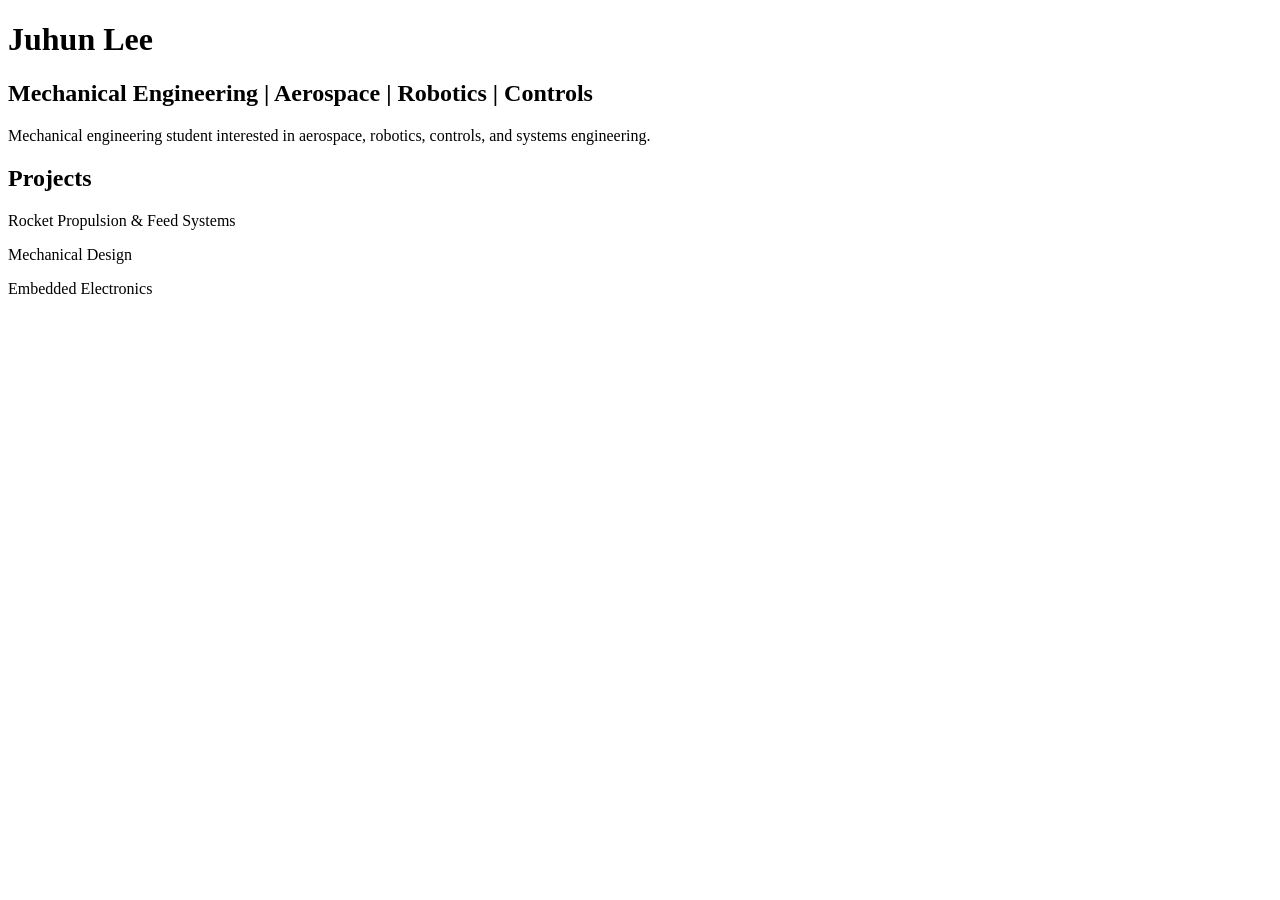
==== index.html @ 1dc55c8c "Create index.html Create initial portfolio homepage" ====
<!DOCTYPE html>
<html lang="en">
<head>
    <meta charset="UTF-8">
    <title>Juhun Lee | Mechanical Engineering</title>
</head>

<body>

    <h1>Juhun Lee</h1>

    <h2>
        Mechanical Engineering | Aerospace | Robotics | Controls
    </h2>

    <p>
        Mechanical engineering student interested in aerospace,
        robotics, controls, and systems engineering.
    </p>

    <h2>Projects</h2>

    <p>Rocket Propulsion & Feed Systems</p>
    <p>Mechanical Design</p>
    <p>Embedded Electronics</p>

</body>
</html>
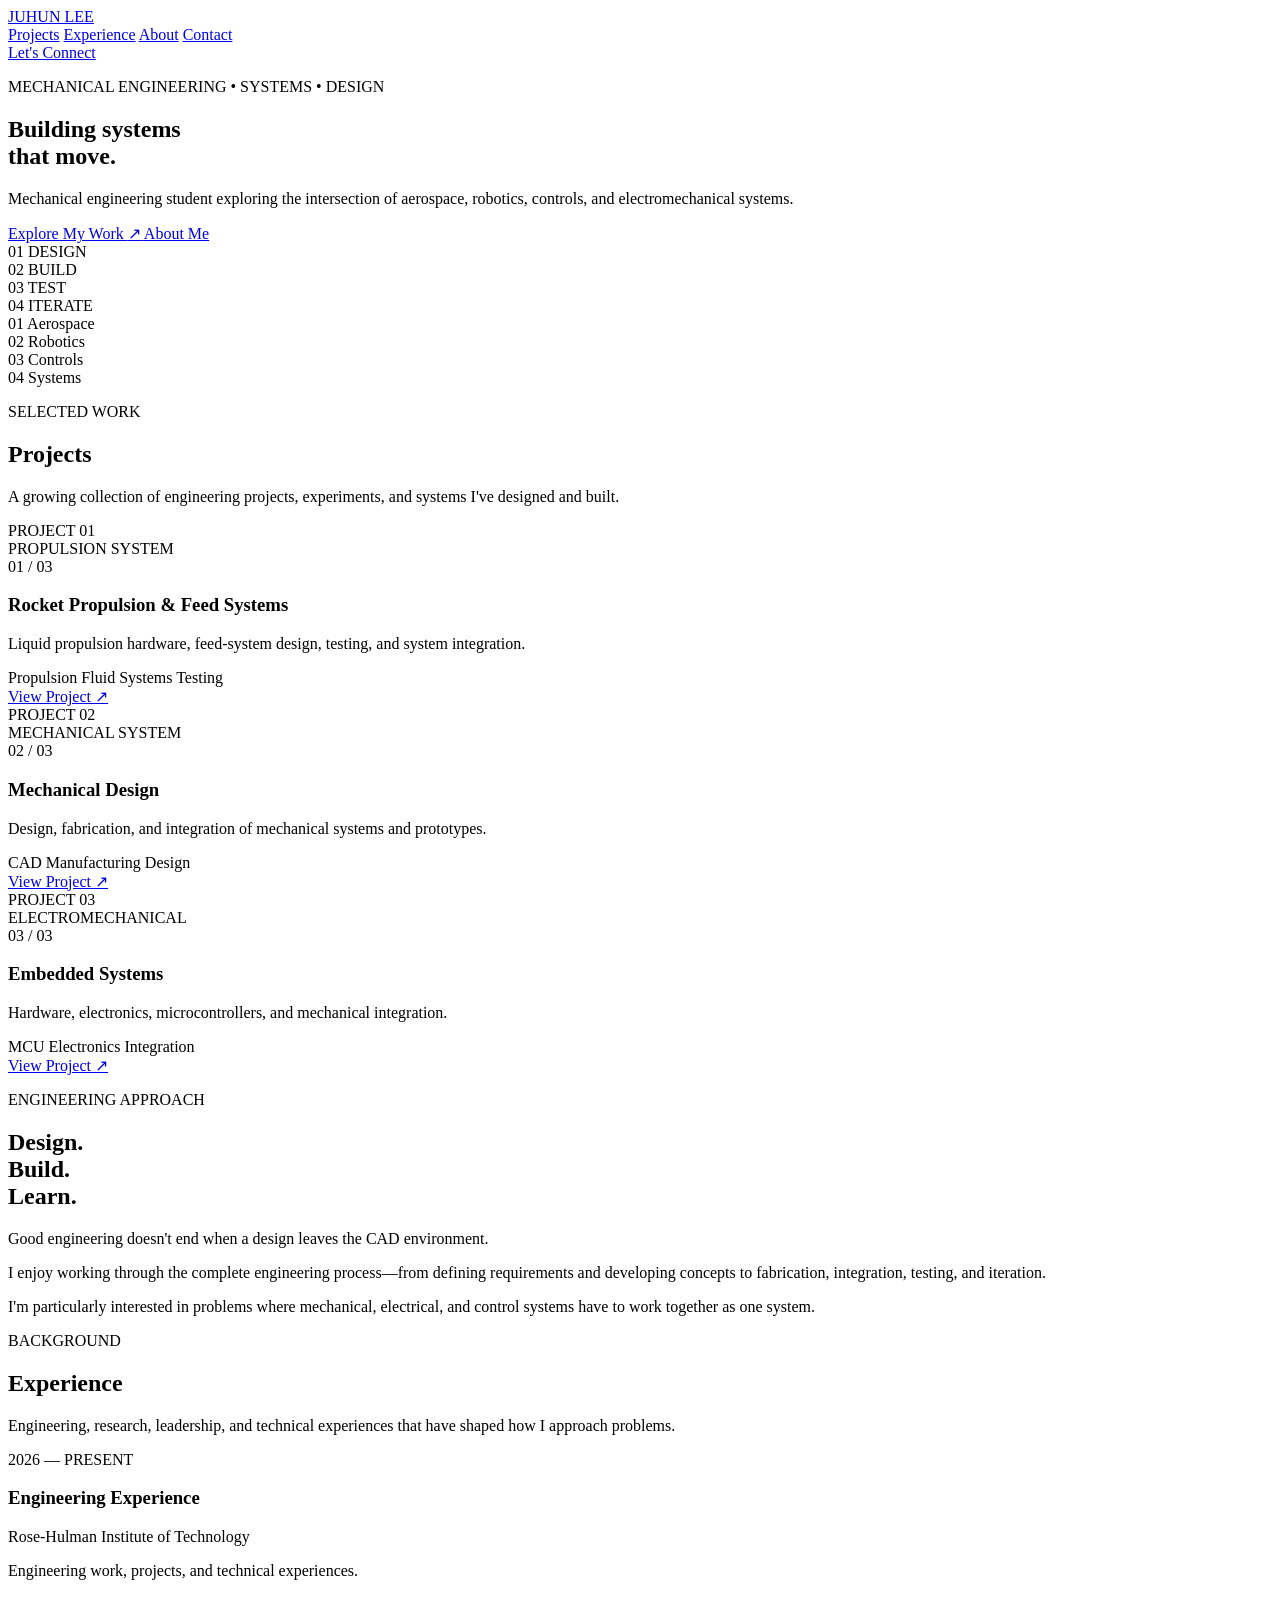
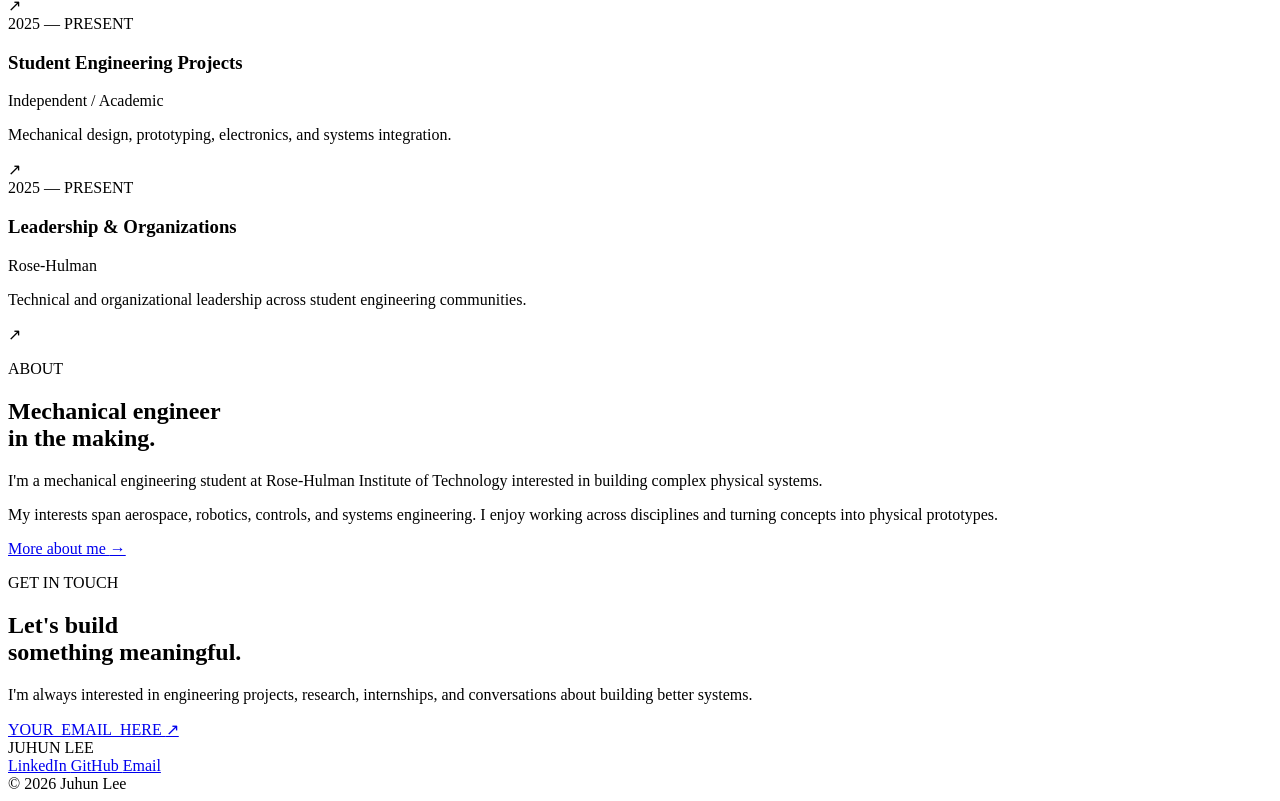
==== commit 8219a0de: "Update index.html" ====
--- a/index.html
+++ b/index.html
@@ -1,28 +1,595 @@
 <!DOCTYPE html>
 <html lang="en">
+
 <head>
     <meta charset="UTF-8">
+    <meta name="viewport" content="width=device-width, initial-scale=1.0">
+
+    <meta name="description"
+        content="Juhun Lee — Mechanical Engineering portfolio focused on aerospace, robotics, controls, and systems engineering.">
+
     <title>Juhun Lee | Mechanical Engineering</title>
+
+    <link rel="stylesheet" href="css/style.css">
 </head>
 
 <body>
 
-    <h1>Juhun Lee</h1>
-
-    <h2>
-        Mechanical Engineering | Aerospace | Robotics | Controls
-    </h2>
-
-    <p>
-        Mechanical engineering student interested in aerospace,
-        robotics, controls, and systems engineering.
-    </p>
-
-    <h2>Projects</h2>
-
-    <p>Rocket Propulsion & Feed Systems</p>
-    <p>Mechanical Design</p>
-    <p>Embedded Electronics</p>
+    <!-- =========================
+         NAVIGATION
+    ========================== -->
+
+    <header class="site-header">
+
+        <nav class="navbar">
+
+            <a href="#home" class="logo">
+                JUHUN LEE
+            </a>
+
+            <div class="nav-links">
+                <a href="#projects">Projects</a>
+                <a href="#experience">Experience</a>
+                <a href="#about">About</a>
+                <a href="#contact">Contact</a>
+            </div>
+
+            <a href="#contact" class="nav-button">
+                Let's Connect
+            </a>
+
+        </nav>
+
+    </header>
+
+
+    <main>
+
+        <!-- =========================
+             HERO
+        ========================== -->
+
+        <section id="home" class="hero">
+
+            <div class="hero-content">
+
+                <p class="eyebrow">
+                    MECHANICAL ENGINEERING • SYSTEMS • DESIGN
+                </p>
+
+                <h1>
+                    Building systems<br>
+                    that <span>move</span>.
+                </h1>
+
+                <p class="hero-description">
+                    Mechanical engineering student exploring the intersection
+                    of aerospace, robotics, controls, and electromechanical systems.
+                </p>
+
+                <div class="hero-buttons">
+
+                    <a href="#projects" class="button button-primary">
+                        Explore My Work
+                        <span>↗</span>
+                    </a>
+
+                    <a href="#about" class="button button-secondary">
+                        About Me
+                    </a>
+
+                </div>
+
+            </div>
+
+
+            <div class="hero-visual">
+
+                <div class="system-diagram">
+
+                    <div class="diagram-node node-1">
+                        <span>01</span>
+                        DESIGN
+                    </div>
+
+                    <div class="diagram-line line-1"></div>
+
+                    <div class="diagram-node node-2">
+                        <span>02</span>
+                        BUILD
+                    </div>
+
+                    <div class="diagram-line line-2"></div>
+
+                    <div class="diagram-node node-3">
+                        <span>03</span>
+                        TEST
+                    </div>
+
+                    <div class="diagram-line line-3"></div>
+
+                    <div class="diagram-node node-4">
+                        <span>04</span>
+                        ITERATE
+                    </div>
+
+                </div>
+
+            </div>
+
+        </section>
+
+
+        <!-- =========================
+             SPECIALTIES
+        ========================== -->
+
+        <section class="specialties">
+
+            <div class="specialty">
+                <span>01</span>
+                Aerospace
+            </div>
+
+            <div class="specialty">
+                <span>02</span>
+                Robotics
+            </div>
+
+            <div class="specialty">
+                <span>03</span>
+                Controls
+            </div>
+
+            <div class="specialty">
+                <span>04</span>
+                Systems
+            </div>
+
+        </section>
+
+
+        <!-- =========================
+             PROJECTS
+        ========================== -->
+
+        <section id="projects" class="section">
+
+            <div class="section-header">
+
+                <div>
+                    <p class="eyebrow">SELECTED WORK</p>
+
+                    <h2>
+                        Projects
+                    </h2>
+                </div>
+
+                <p class="section-intro">
+                    A growing collection of engineering projects,
+                    experiments, and systems I've designed and built.
+                </p>
+
+            </div>
+
+
+            <div class="project-grid">
+
+                <!-- Project 01 -->
+
+                <article class="project-card project-featured">
+
+                    <div class="project-image placeholder-image">
+                        <span>PROJECT 01</span>
+                        <div class="image-label">
+                            PROPULSION SYSTEM
+                        </div>
+                    </div>
+
+                    <div class="project-content">
+
+                        <div class="project-number">
+                            01 / 03
+                        </div>
+
+                        <h3>
+                            Rocket Propulsion & Feed Systems
+                        </h3>
+
+                        <p>
+                            Liquid propulsion hardware, feed-system design,
+                            testing, and system integration.
+                        </p>
+
+                        <div class="tags">
+                            <span>Propulsion</span>
+                            <span>Fluid Systems</span>
+                            <span>Testing</span>
+                        </div>
+
+                        <a href="#" class="project-link">
+                            View Project <span>↗</span>
+                        </a>
+
+                    </div>
+
+                </article>
+
+
+                <!-- Project 02 -->
+
+                <article class="project-card">
+
+                    <div class="project-image placeholder-image">
+                        <span>PROJECT 02</span>
+                        <div class="image-label">
+                            MECHANICAL SYSTEM
+                        </div>
+                    </div>
+
+                    <div class="project-content">
+
+                        <div class="project-number">
+                            02 / 03
+                        </div>
+
+                        <h3>
+                            Mechanical Design
+                        </h3>
+
+                        <p>
+                            Design, fabrication, and integration of
+                            mechanical systems and prototypes.
+                        </p>
+
+                        <div class="tags">
+                            <span>CAD</span>
+                            <span>Manufacturing</span>
+                            <span>Design</span>
+                        </div>
+
+                        <a href="#" class="project-link">
+                            View Project <span>↗</span>
+                        </a>
+
+                    </div>
+
+                </article>
+
+
+                <!-- Project 03 -->
+
+                <article class="project-card">
+
+                    <div class="project-image placeholder-image">
+                        <span>PROJECT 03</span>
+                        <div class="image-label">
+                            ELECTROMECHANICAL
+                        </div>
+                    </div>
+
+                    <div class="project-content">
+
+                        <div class="project-number">
+                            03 / 03
+                        </div>
+
+                        <h3>
+                            Embedded Systems
+                        </h3>
+
+                        <p>
+                            Hardware, electronics, microcontrollers,
+                            and mechanical integration.
+                        </p>
+
+                        <div class="tags">
+                            <span>MCU</span>
+                            <span>Electronics</span>
+                            <span>Integration</span>
+                        </div>
+
+                        <a href="#" class="project-link">
+                            View Project <span>↗</span>
+                        </a>
+
+                    </div>
+
+                </article>
+
+            </div>
+
+        </section>
+
+
+        <!-- =========================
+             ENGINEERING APPROACH
+        ========================== -->
+
+        <section class="approach-section">
+
+            <div class="approach-inner">
+
+                <div class="approach-title">
+
+                    <p class="eyebrow">
+                        ENGINEERING APPROACH
+                    </p>
+
+                    <h2>
+                        Design.<br>
+                        Build.<br>
+                        <span>Learn.</span>
+                    </h2>
+
+                </div>
+
+
+                <div class="approach-content">
+
+                    <p class="large-text">
+                        Good engineering doesn't end when a design leaves
+                        the CAD environment.
+                    </p>
+
+                    <p>
+                        I enjoy working through the complete engineering
+                        process—from defining requirements and developing
+                        concepts to fabrication, integration, testing, and
+                        iteration.
+                    </p>
+
+                    <p>
+                        I'm particularly interested in problems where
+                        mechanical, electrical, and control systems have
+                        to work together as one system.
+                    </p>
+
+                </div>
+
+            </div>
+
+        </section>
+
+
+        <!-- =========================
+             EXPERIENCE
+        ========================== -->
+
+        <section id="experience" class="section">
+
+            <div class="section-header">
+
+                <div>
+                    <p class="eyebrow">BACKGROUND</p>
+
+                    <h2>
+                        Experience
+                    </h2>
+                </div>
+
+                <p class="section-intro">
+                    Engineering, research, leadership, and technical
+                    experiences that have shaped how I approach problems.
+                </p>
+
+            </div>
+
+
+            <div class="experience-list">
+
+                <div class="experience-item">
+
+                    <div class="experience-date">
+                        2026 — PRESENT
+                    </div>
+
+                    <div class="experience-main">
+
+                        <h3>
+                            Engineering Experience
+                        </h3>
+
+                        <p class="experience-company">
+                            Rose-Hulman Institute of Technology
+                        </p>
+
+                        <p>
+                            Engineering work, projects, and technical
+                            experiences.
+                        </p>
+
+                    </div>
+
+                    <span class="experience-arrow">
+                        ↗
+                    </span>
+
+                </div>
+
+
+                <div class="experience-item">
+
+                    <div class="experience-date">
+                        2025 — PRESENT
+                    </div>
+
+                    <div class="experience-main">
+
+                        <h3>
+                            Student Engineering Projects
+                        </h3>
+
+                        <p class="experience-company">
+                            Independent / Academic
+                        </p>
+
+                        <p>
+                            Mechanical design, prototyping,
+                            electronics, and systems integration.
+                        </p>
+
+                    </div>
+
+                    <span class="experience-arrow">
+                        ↗
+                    </span>
+
+                </div>
+
+
+                <div class="experience-item">
+
+                    <div class="experience-date">
+                        2025 — PRESENT
+                    </div>
+
+                    <div class="experience-main">
+
+                        <h3>
+                            Leadership & Organizations
+                        </h3>
+
+                        <p class="experience-company">
+                            Rose-Hulman
+                        </p>
+
+                        <p>
+                            Technical and organizational leadership
+                            across student engineering communities.
+                        </p>
+
+                    </div>
+
+                    <span class="experience-arrow">
+                        ↗
+                    </span>
+
+                </div>
+
+            </div>
+
+        </section>
+
+
+        <!-- =========================
+             ABOUT
+        ========================== -->
+
+        <section id="about" class="about-section">
+
+            <div class="about-grid">
+
+                <div>
+
+                    <p class="eyebrow">
+                        ABOUT
+                    </p>
+
+                    <h2>
+                        Mechanical engineer<br>
+                        in the making.
+                    </h2>
+
+                </div>
+
+
+                <div class="about-text">
+
+                    <p class="large-text">
+                        I'm a mechanical engineering student at
+                        Rose-Hulman Institute of Technology interested
+                        in building complex physical systems.
+                    </p>
+
+                    <p>
+                        My interests span aerospace, robotics,
+                        controls, and systems engineering. I enjoy
+                        working across disciplines and turning
+                        concepts into physical prototypes.
+                    </p>
+
+                    <a href="#contact" class="text-link">
+                        More about me <span>→</span>
+                    </a>
+
+                </div>
+
+            </div>
+
+        </section>
+
+
+        <!-- =========================
+             CONTACT
+        ========================== -->
+
+        <section id="contact" class="contact-section">
+
+            <div class="contact-content">
+
+                <p class="eyebrow">
+                    GET IN TOUCH
+                </p>
+
+                <h2>
+                    Let's build<br>
+                    something <span>meaningful.</span>
+                </h2>
+
+                <p>
+                    I'm always interested in engineering projects,
+                    research, internships, and conversations about
+                    building better systems.
+                </p>
+
+                <a href="mailto:YOUR_EMAIL_HERE" class="contact-email">
+                    YOUR_EMAIL_HERE
+                    <span>↗</span>
+                </a>
+
+            </div>
+
+        </section>
+
+    </main>
+
+
+    <!-- =========================
+         FOOTER
+    ========================== -->
+
+    <footer class="footer">
+
+        <div class="footer-name">
+            JUHUN LEE
+        </div>
+
+        <div class="footer-links">
+
+            <a href="#" target="_blank">
+                LinkedIn
+            </a>
+
+            <a href="https://github.com/leej29" target="_blank">
+                GitHub
+            </a>
+
+            <a href="mailto:YOUR_EMAIL_HERE">
+                Email
+            </a>
+
+        </div>
+
+        <div class="footer-copy">
+            © 2026 Juhun Lee
+        </div>
+
+    </footer>
+
+
+    <script src="js/script.js"></script>
 
 </body>
+
 </html>
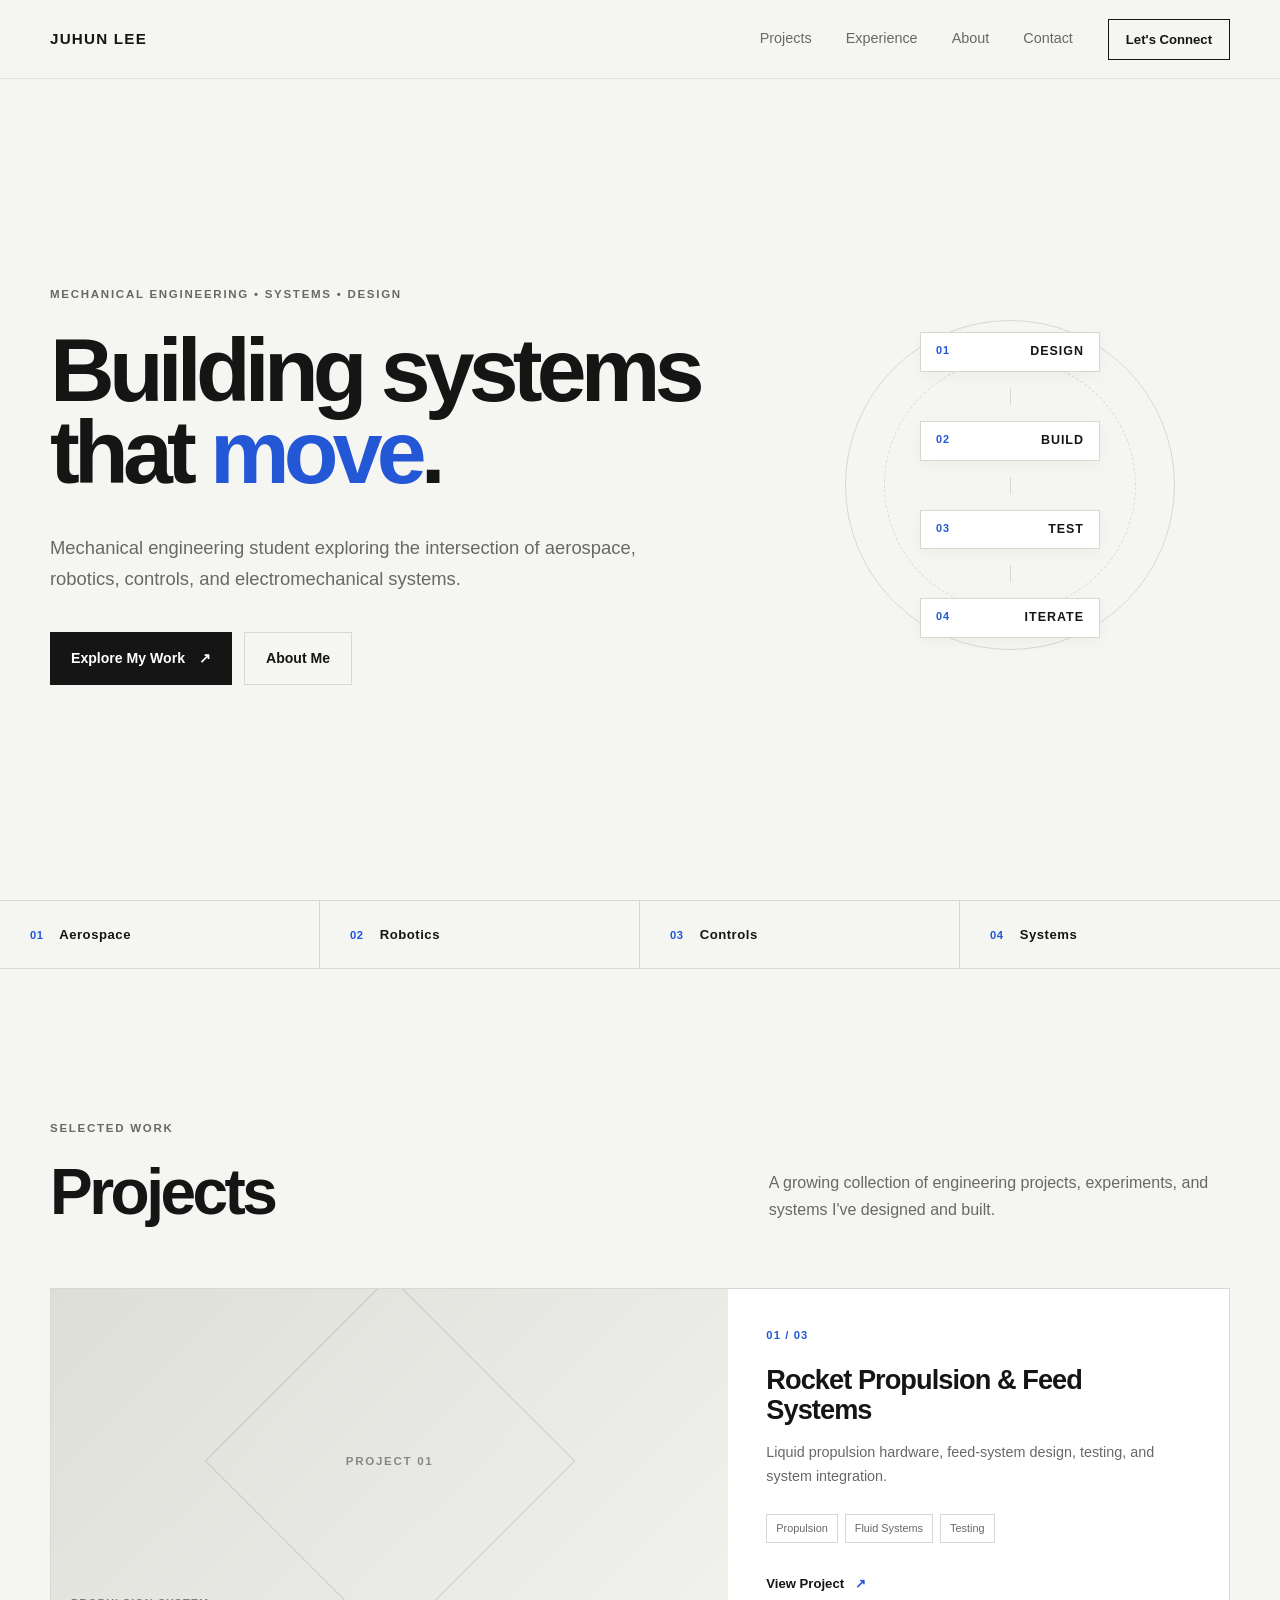
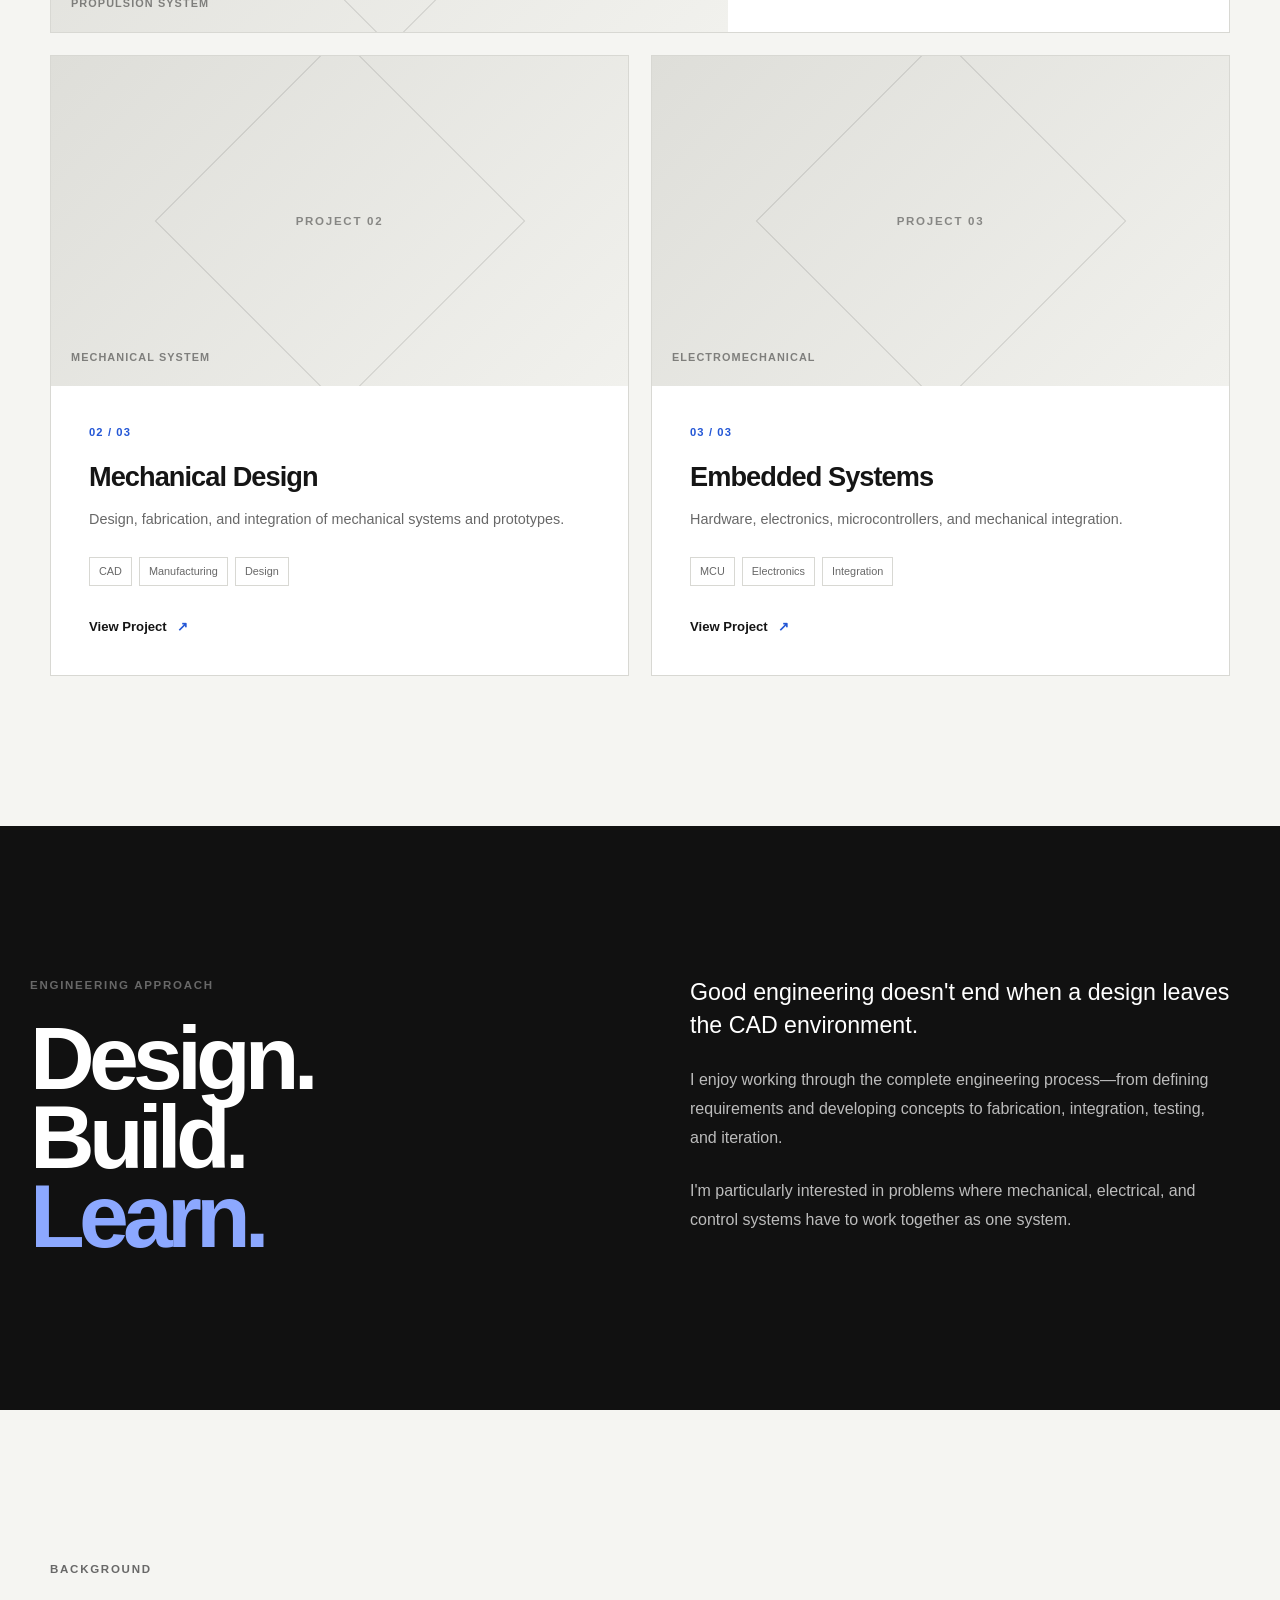
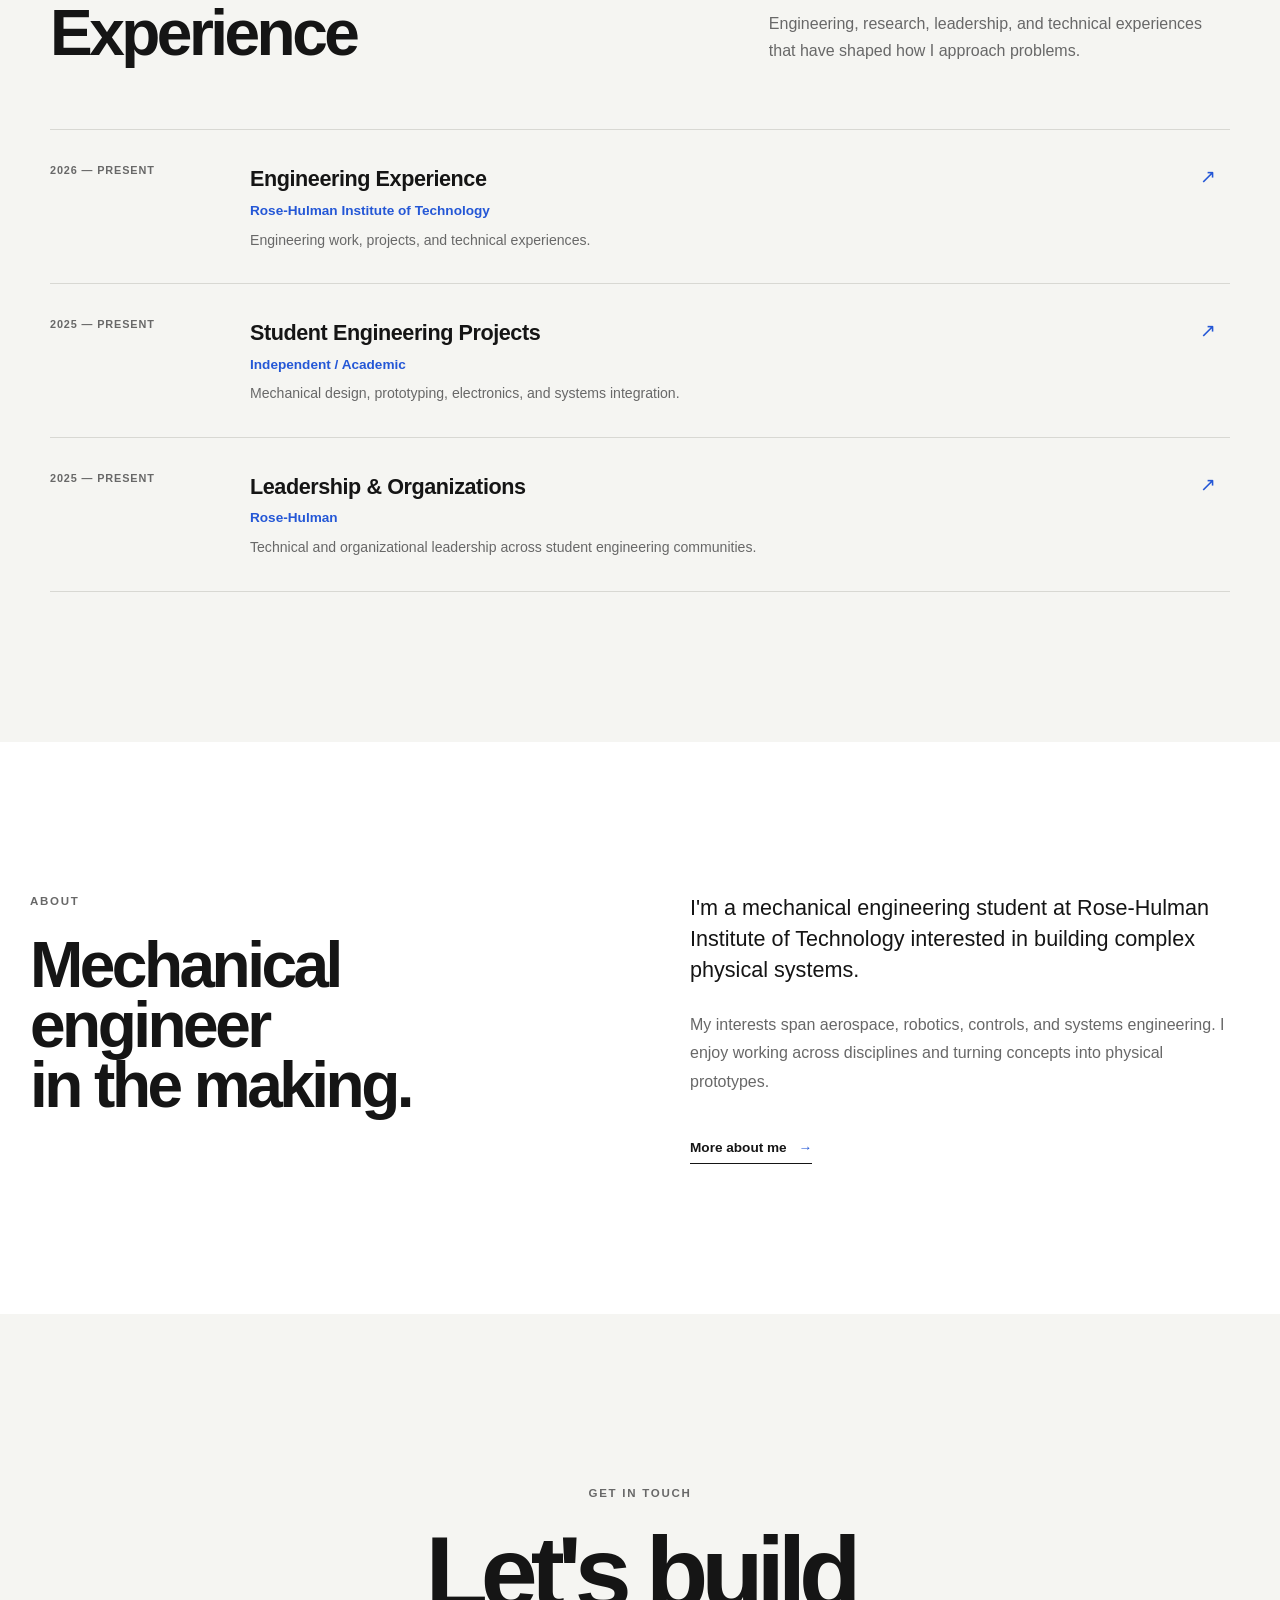
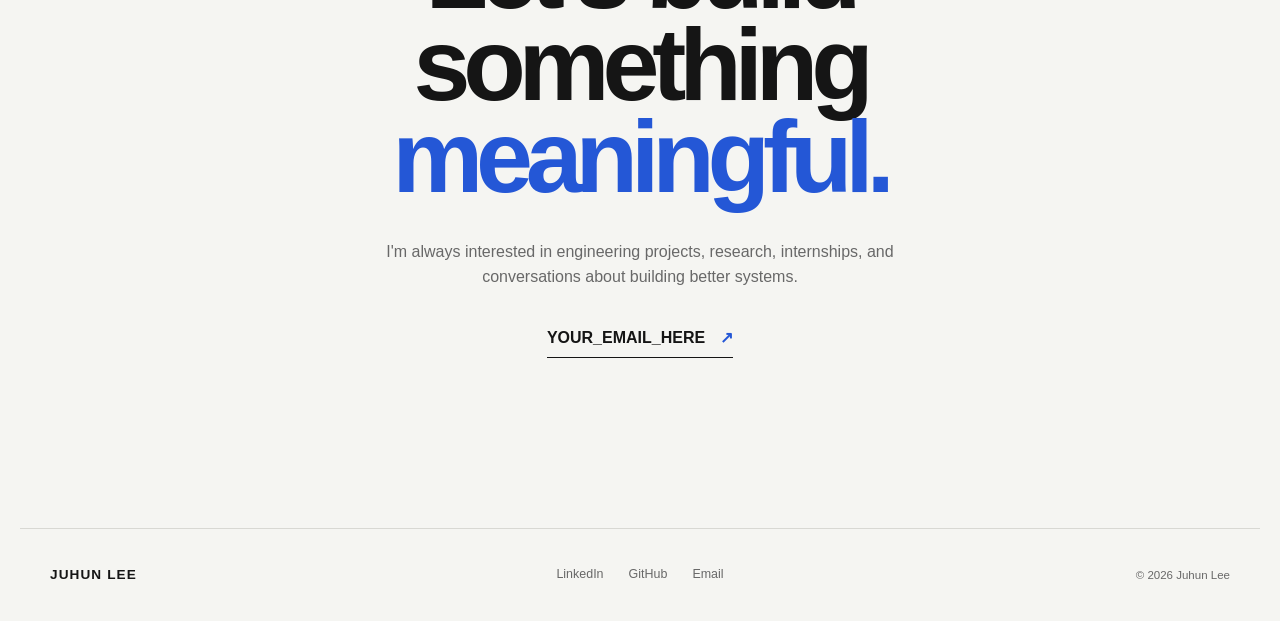
==== commit 9dac6387: "Connect projects navigation" ====
--- a/index.html
+++ b/index.html
@@ -28,7 +28,7 @@
             </a>
 
             <div class="nav-links">
-                <a href="#projects">Projects</a>
+                <a href="pages/projects.html">Projects</a>
                 <a href="#experience">Experience</a>
                 <a href="#about">About</a>
                 <a href="#contact">Contact</a>
@@ -207,7 +207,7 @@
                             <span>Testing</span>
                         </div>
 
-                        <a href="#" class="project-link">
+                        <a href="projects/rocketry.html" class="project-link">
                             View Project <span>↗</span>
                         </a>
 
@@ -248,7 +248,7 @@
                             <span>Design</span>
                         </div>
 
-                        <a href="#" class="project-link">
+                        <a href="projects/rocketry.html" class="project-link">
                             View Project <span>↗</span>
                         </a>
 
@@ -289,7 +289,7 @@
                             <span>Integration</span>
                         </div>
 
-                        <a href="#" class="project-link">
+                        <a href="projects/rocketry.html" class="project-link">
                             View Project <span>↗</span>
                         </a>
 
--- a/css/style.css
+++ b/css/style.css
@@ -0,0 +1,1104 @@
+/* =========================================
+   GLOBAL
+========================================= */
+
+:root {
+    --background: #f5f5f2;
+    --surface: #ffffff;
+    --text: #151515;
+    --muted: #686868;
+    --border: #d8d8d3;
+    --accent: #2457d6;
+    --dark: #111111;
+
+    --max-width: 1240px;
+}
+
+* {
+    margin: 0;
+    padding: 0;
+    box-sizing: border-box;
+}
+
+html {
+    scroll-behavior: smooth;
+}
+
+body {
+    background: var(--background);
+    color: var(--text);
+
+    font-family:
+        -apple-system,
+        BlinkMacSystemFont,
+        "Segoe UI",
+        Helvetica,
+        Arial,
+        sans-serif;
+
+    line-height: 1.6;
+}
+
+a {
+    color: inherit;
+    text-decoration: none;
+}
+
+section {
+    scroll-margin-top: 90px;
+}
+
+
+/* =========================================
+   HEADER
+========================================= */
+
+.site-header {
+    position: fixed;
+    top: 0;
+    left: 0;
+
+    width: 100%;
+
+    z-index: 100;
+
+    background: rgba(245, 245, 242, 0.88);
+
+    backdrop-filter: blur(14px);
+
+    border-bottom: 1px solid rgba(0, 0, 0, 0.08);
+}
+
+.navbar {
+    max-width: var(--max-width);
+
+    margin: auto;
+
+    height: 78px;
+
+    display: flex;
+    align-items: center;
+    justify-content: space-between;
+
+    padding: 0 30px;
+}
+
+.logo {
+    font-size: 0.95rem;
+    font-weight: 800;
+    letter-spacing: 0.08em;
+}
+
+.nav-links {
+    display: flex;
+    gap: 34px;
+
+    margin-left: auto;
+    margin-right: 35px;
+}
+
+.nav-links a {
+    color: var(--muted);
+
+    font-size: 0.9rem;
+
+    transition:
+        color 0.2s ease;
+}
+
+.nav-links a:hover {
+    color: var(--text);
+}
+
+.nav-button {
+    border: 1px solid var(--text);
+
+    padding: 9px 17px;
+
+    font-size: 0.82rem;
+    font-weight: 600;
+
+    transition:
+        background 0.2s ease,
+        color 0.2s ease;
+}
+
+.nav-button:hover {
+    background: var(--text);
+    color: white;
+}
+
+
+/* =========================================
+   HERO
+========================================= */
+
+.hero {
+    min-height: 100vh;
+
+    max-width: var(--max-width);
+
+    margin: auto;
+
+    padding:
+        170px 30px
+        100px;
+
+    display: grid;
+
+    grid-template-columns:
+        1.2fr
+        0.8fr;
+
+    gap: 80px;
+
+    align-items: center;
+}
+
+.eyebrow {
+    font-size: 0.72rem;
+
+    font-weight: 700;
+
+    letter-spacing: 0.15em;
+
+    color: var(--muted);
+
+    margin-bottom: 25px;
+}
+
+.hero h1 {
+    font-size: clamp(4rem, 7vw, 7.2rem);
+
+    line-height: 0.92;
+
+    letter-spacing: -0.065em;
+
+    font-weight: 800;
+
+    max-width: 850px;
+}
+
+.hero h1 span {
+    color: var(--accent);
+}
+
+.hero-description {
+    max-width: 600px;
+
+    margin-top: 38px;
+
+    font-size: 1.15rem;
+
+    color: var(--muted);
+
+    line-height: 1.7;
+}
+
+.hero-buttons {
+    display: flex;
+
+    gap: 12px;
+
+    margin-top: 38px;
+}
+
+.button {
+    display: inline-flex;
+
+    align-items: center;
+
+    gap: 14px;
+
+    padding: 14px 21px;
+
+    font-size: 0.88rem;
+
+    font-weight: 650;
+
+    transition:
+        transform 0.2s ease,
+        background 0.2s ease;
+}
+
+.button:hover {
+    transform: translateY(-2px);
+}
+
+.button-primary {
+    background: var(--text);
+    color: white;
+}
+
+.button-primary:hover {
+    background: var(--accent);
+}
+
+.button-secondary {
+    border: 1px solid var(--border);
+}
+
+.button-secondary:hover {
+    background: white;
+}
+
+
+/* =========================================
+   SYSTEM DIAGRAM
+========================================= */
+
+.hero-visual {
+    display: flex;
+
+    justify-content: center;
+    align-items: center;
+
+    min-height: 420px;
+}
+
+.system-diagram {
+    position: relative;
+
+    width: 330px;
+    height: 330px;
+
+    border:
+        1px solid
+        var(--border);
+
+    border-radius: 50%;
+
+    display: flex;
+
+    flex-direction: column;
+
+    align-items: center;
+
+    justify-content: center;
+
+    gap: 16px;
+}
+
+.system-diagram::before {
+    content: "";
+
+    position: absolute;
+
+    width: 250px;
+    height: 250px;
+
+    border:
+        1px dashed
+        var(--border);
+
+    border-radius: 50%;
+}
+
+.diagram-node {
+    position: relative;
+
+    z-index: 2;
+
+    width: 180px;
+
+    padding: 9px 15px;
+
+    background: var(--surface);
+
+    border:
+        1px solid
+        var(--border);
+
+    font-size: 0.78rem;
+
+    font-weight: 700;
+
+    letter-spacing: 0.08em;
+
+    display: flex;
+
+    justify-content: space-between;
+
+    box-shadow:
+        0 4px 15px
+        rgba(0, 0, 0, 0.04);
+}
+
+.diagram-node span {
+    color: var(--accent);
+
+    font-size: 0.68rem;
+}
+
+.diagram-line {
+    width: 1px;
+    height: 17px;
+
+    background: var(--border);
+}
+
+
+/* =========================================
+   SPECIALTIES
+========================================= */
+
+.specialties {
+    border-top:
+        1px solid
+        var(--border);
+
+    border-bottom:
+        1px solid
+        var(--border);
+
+    display: grid;
+
+    grid-template-columns:
+        repeat(4, 1fr);
+}
+
+.specialty {
+    padding: 23px 30px;
+
+    border-right:
+        1px solid
+        var(--border);
+
+    font-size: 0.82rem;
+
+    font-weight: 650;
+
+    letter-spacing: 0.04em;
+}
+
+.specialty:last-child {
+    border-right: none;
+}
+
+.specialty span {
+    color: var(--accent);
+
+    margin-right: 12px;
+
+    font-size: 0.7rem;
+}
+
+
+/* =========================================
+   GENERAL SECTION
+========================================= */
+
+.section {
+    max-width: var(--max-width);
+
+    margin: auto;
+
+    padding:
+        150px 30px;
+}
+
+.section-header {
+    display: grid;
+
+    grid-template-columns:
+        1fr
+        0.7fr;
+
+    gap: 60px;
+
+    align-items: end;
+
+    margin-bottom: 65px;
+}
+
+.section-header h2 {
+    font-size: clamp(3rem, 5vw, 5rem);
+
+    letter-spacing: -0.055em;
+
+    line-height: 0.95;
+}
+
+.section-intro {
+    color: var(--muted);
+
+    max-width: 470px;
+
+    line-height: 1.7;
+}
+
+
+/* =========================================
+   PROJECTS
+========================================= */
+
+.project-grid {
+    display: grid;
+
+    grid-template-columns:
+        repeat(2, 1fr);
+
+    gap: 22px;
+}
+
+.project-card {
+    background: var(--surface);
+
+    border:
+        1px solid
+        var(--border);
+
+    overflow: hidden;
+
+    transition:
+        transform 0.3s ease,
+        box-shadow 0.3s ease;
+}
+
+.project-card:hover {
+    transform: translateY(-5px);
+
+    box-shadow:
+        0 18px 40px
+        rgba(0, 0, 0, 0.07);
+}
+
+.project-featured {
+    grid-column: span 2;
+
+    display: grid;
+
+    grid-template-columns:
+        1.15fr
+        0.85fr;
+}
+
+.project-image {
+    min-height: 330px;
+
+    position: relative;
+
+    display: flex;
+
+    align-items: center;
+
+    justify-content: center;
+
+    overflow: hidden;
+}
+
+.placeholder-image {
+    background:
+        linear-gradient(
+            135deg,
+            #deded9,
+            #f1f1ed
+        );
+}
+
+.placeholder-image::before {
+    content: "";
+
+    position: absolute;
+
+    width: 260px;
+    height: 260px;
+
+    border:
+        1px solid
+        rgba(0, 0, 0, 0.13);
+
+    transform:
+        rotate(45deg);
+}
+
+.placeholder-image span {
+    position: relative;
+
+    font-size: 0.72rem;
+
+    font-weight: 700;
+
+    letter-spacing: 0.15em;
+
+    color: rgba(0, 0, 0, 0.42);
+}
+
+.image-label {
+    position: absolute;
+
+    bottom: 20px;
+    left: 20px;
+
+    font-size: 0.68rem;
+
+    font-weight: 700;
+
+    letter-spacing: 0.1em;
+
+    color: rgba(0, 0, 0, 0.45);
+}
+
+.project-content {
+    padding: 38px;
+
+    display: flex;
+
+    flex-direction: column;
+
+    align-items: flex-start;
+}
+
+.project-number {
+    font-size: 0.7rem;
+
+    font-weight: 700;
+
+    color: var(--accent);
+
+    letter-spacing: 0.1em;
+
+    margin-bottom: 20px;
+}
+
+.project-content h3 {
+    font-size: 1.7rem;
+
+    letter-spacing: -0.035em;
+
+    line-height: 1.1;
+
+    margin-bottom: 15px;
+}
+
+.project-content p {
+    color: var(--muted);
+
+    font-size: 0.9rem;
+
+    line-height: 1.7;
+}
+
+.tags {
+    display: flex;
+
+    flex-wrap: wrap;
+
+    gap: 7px;
+
+    margin-top: 25px;
+}
+
+.tags span {
+    padding: 5px 9px;
+
+    border:
+        1px solid
+        var(--border);
+
+    font-size: 0.68rem;
+
+    color: var(--muted);
+}
+
+.project-link {
+    margin-top: auto;
+
+    padding-top: 30px;
+
+    font-size: 0.82rem;
+
+    font-weight: 700;
+}
+
+.project-link span {
+    margin-left: 7px;
+
+    color: var(--accent);
+}
+
+
+/* =========================================
+   ENGINEERING APPROACH
+========================================= */
+
+.approach-section {
+    background: var(--dark);
+
+    color: white;
+
+    padding:
+        150px 30px;
+}
+
+.approach-inner {
+    max-width: var(--max-width);
+
+    margin: auto;
+
+    display: grid;
+
+    grid-template-columns:
+        1fr
+        1fr;
+
+    gap: 100px;
+}
+
+.approach-title h2 {
+    font-size: clamp(4rem, 7vw, 7rem);
+
+    line-height: 0.88;
+
+    letter-spacing: -0.065em;
+}
+
+.approach-title h2 span {
+    color: #8ca8ff;
+}
+
+.approach-content {
+    align-self: center;
+
+    max-width: 540px;
+}
+
+.approach-content p {
+    color: #bcbcbc;
+
+    margin-bottom: 25px;
+
+    line-height: 1.8;
+}
+
+.approach-content .large-text {
+    color: white;
+
+    font-size: 1.45rem;
+
+    line-height: 1.4;
+}
+
+
+/* =========================================
+   EXPERIENCE
+========================================= */
+
+.experience-list {
+    border-top:
+        1px solid
+        var(--border);
+}
+
+.experience-item {
+    display: grid;
+
+    grid-template-columns:
+        160px
+        1fr
+        30px;
+
+    gap: 40px;
+
+    padding:
+        32px 0;
+
+    border-bottom:
+        1px solid
+        var(--border);
+
+    transition:
+        padding-left 0.25s ease;
+}
+
+.experience-item:hover {
+    padding-left: 10px;
+}
+
+.experience-date {
+    font-size: 0.68rem;
+
+    color: var(--muted);
+
+    letter-spacing: 0.08em;
+
+    font-weight: 650;
+}
+
+.experience-main h3 {
+    font-size: 1.35rem;
+
+    letter-spacing: -0.02em;
+
+    margin-bottom: 3px;
+}
+
+.experience-company {
+    color: var(--accent);
+
+    font-size: 0.85rem;
+
+    font-weight: 600;
+
+    margin-bottom: 7px;
+}
+
+.experience-main > p:last-child {
+    color: var(--muted);
+
+    font-size: 0.88rem;
+}
+
+.experience-arrow {
+    color: var(--accent);
+
+    font-size: 1.2rem;
+}
+
+
+/* =========================================
+   ABOUT
+========================================= */
+
+.about-section {
+    background: white;
+
+    padding:
+        150px 30px;
+}
+
+.about-grid {
+    max-width: var(--max-width);
+
+    margin: auto;
+
+    display: grid;
+
+    grid-template-columns:
+        1fr
+        1fr;
+
+    gap: 100px;
+}
+
+.about-grid h2 {
+    font-size: clamp(3rem, 5vw, 5rem);
+
+    line-height: 0.94;
+
+    letter-spacing: -0.055em;
+}
+
+.about-text {
+    max-width: 550px;
+}
+
+.about-text p {
+    color: var(--muted);
+
+    margin-bottom: 25px;
+
+    line-height: 1.8;
+}
+
+.about-text .large-text {
+    color: var(--text);
+
+    font-size: 1.35rem;
+
+    line-height: 1.45;
+}
+
+.text-link {
+    display: inline-block;
+
+    margin-top: 15px;
+
+    font-weight: 700;
+
+    font-size: 0.85rem;
+
+    border-bottom:
+        1px solid
+        var(--text);
+
+    padding-bottom: 4px;
+}
+
+.text-link span {
+    color: var(--accent);
+
+    margin-left: 8px;
+}
+
+
+/* =========================================
+   CONTACT
+========================================= */
+
+.contact-section {
+    background: var(--background);
+
+    padding:
+        170px 30px;
+}
+
+.contact-content {
+    max-width: 900px;
+
+    margin: auto;
+
+    text-align: center;
+}
+
+.contact-content h2 {
+    font-size: clamp(4rem, 8vw, 8rem);
+
+    line-height: 0.9;
+
+    letter-spacing: -0.07em;
+}
+
+.contact-content h2 span {
+    color: var(--accent);
+}
+
+.contact-content > p:not(.eyebrow) {
+    max-width: 520px;
+
+    margin:
+        35px auto;
+
+    color: var(--muted);
+}
+
+.contact-email {
+    display: inline-flex;
+
+    gap: 15px;
+
+    font-size: 1rem;
+
+    font-weight: 700;
+
+    border-bottom:
+        1px solid
+        var(--text);
+
+    padding-bottom: 7px;
+}
+
+.contact-email span {
+    color: var(--accent);
+}
+
+
+/* =========================================
+   FOOTER
+========================================= */
+
+.footer {
+    max-width: var(--max-width);
+
+    margin: auto;
+
+    padding:
+        35px 30px;
+
+    display: grid;
+
+    grid-template-columns:
+        1fr
+        1fr
+        1fr;
+
+    align-items: center;
+
+    border-top:
+        1px solid
+        var(--border);
+}
+
+.footer-name {
+    font-weight: 800;
+
+    font-size: 0.85rem;
+
+    letter-spacing: 0.08em;
+}
+
+.footer-links {
+    display: flex;
+
+    justify-content: center;
+
+    gap: 25px;
+}
+
+.footer-links a {
+    color: var(--muted);
+
+    font-size: 0.78rem;
+}
+
+.footer-links a:hover {
+    color: var(--text);
+}
+
+.footer-copy {
+    text-align: right;
+
+    color: var(--muted);
+
+    font-size: 0.72rem;
+}
+
+
+/* =========================================
+   RESPONSIVE
+========================================= */
+
+@media (max-width: 900px) {
+
+    .nav-links {
+        display: none;
+    }
+
+    .hero {
+        grid-template-columns: 1fr;
+
+        padding-top: 150px;
+    }
+
+    .hero-visual {
+        min-height: 330px;
+    }
+
+    .project-featured {
+        grid-column: span 1;
+
+        grid-template-columns: 1fr;
+    }
+
+    .project-grid {
+        grid-template-columns: 1fr;
+    }
+
+    .section-header {
+        grid-template-columns: 1fr;
+
+        gap: 25px;
+    }
+
+    .approach-inner,
+    .about-grid {
+        grid-template-columns: 1fr;
+
+        gap: 60px;
+    }
+
+    .footer {
+        grid-template-columns: 1fr;
+
+        gap: 20px;
+
+        text-align: center;
+    }
+
+    .footer-links {
+        justify-content: center;
+    }
+
+    .footer-copy {
+        text-align: center;
+    }
+}
+
+
+@media (max-width: 600px) {
+
+    .navbar {
+        padding: 0 20px;
+    }
+
+    .nav-button {
+        display: none;
+    }
+
+    .hero {
+        padding:
+            130px 20px
+            80px;
+    }
+
+    .hero h1 {
+        font-size: 3.6rem;
+    }
+
+    .hero-description {
+        font-size: 1rem;
+    }
+
+    .hero-buttons {
+        flex-direction: column;
+
+        align-items: stretch;
+    }
+
+    .button {
+        justify-content: center;
+    }
+
+    .specialties {
+        grid-template-columns:
+            repeat(2, 1fr);
+    }
+
+    .specialty {
+        border-bottom:
+            1px solid
+            var(--border);
+    }
+
+    .section {
+        padding:
+            100px 20px;
+    }
+
+    .project-content {
+        padding: 28px;
+    }
+
+    .project-image {
+        min-height: 250px;
+    }
+
+    .experience-item {
+        grid-template-columns: 1fr 25px;
+
+        gap: 8px;
+    }
+
+    .experience-date {
+        grid-column: 1 / -1;
+
+        margin-bottom: 10px;
+    }
+
+    .approach-section,
+    .about-section,
+    .contact-section {
+        padding:
+            100px 20px;
+    }
+
+    .contact-content h2 {
+        font-size: 3.8rem;
+    }
+
+    .footer {
+        padding:
+            30px 20px;
+    }
+
+}
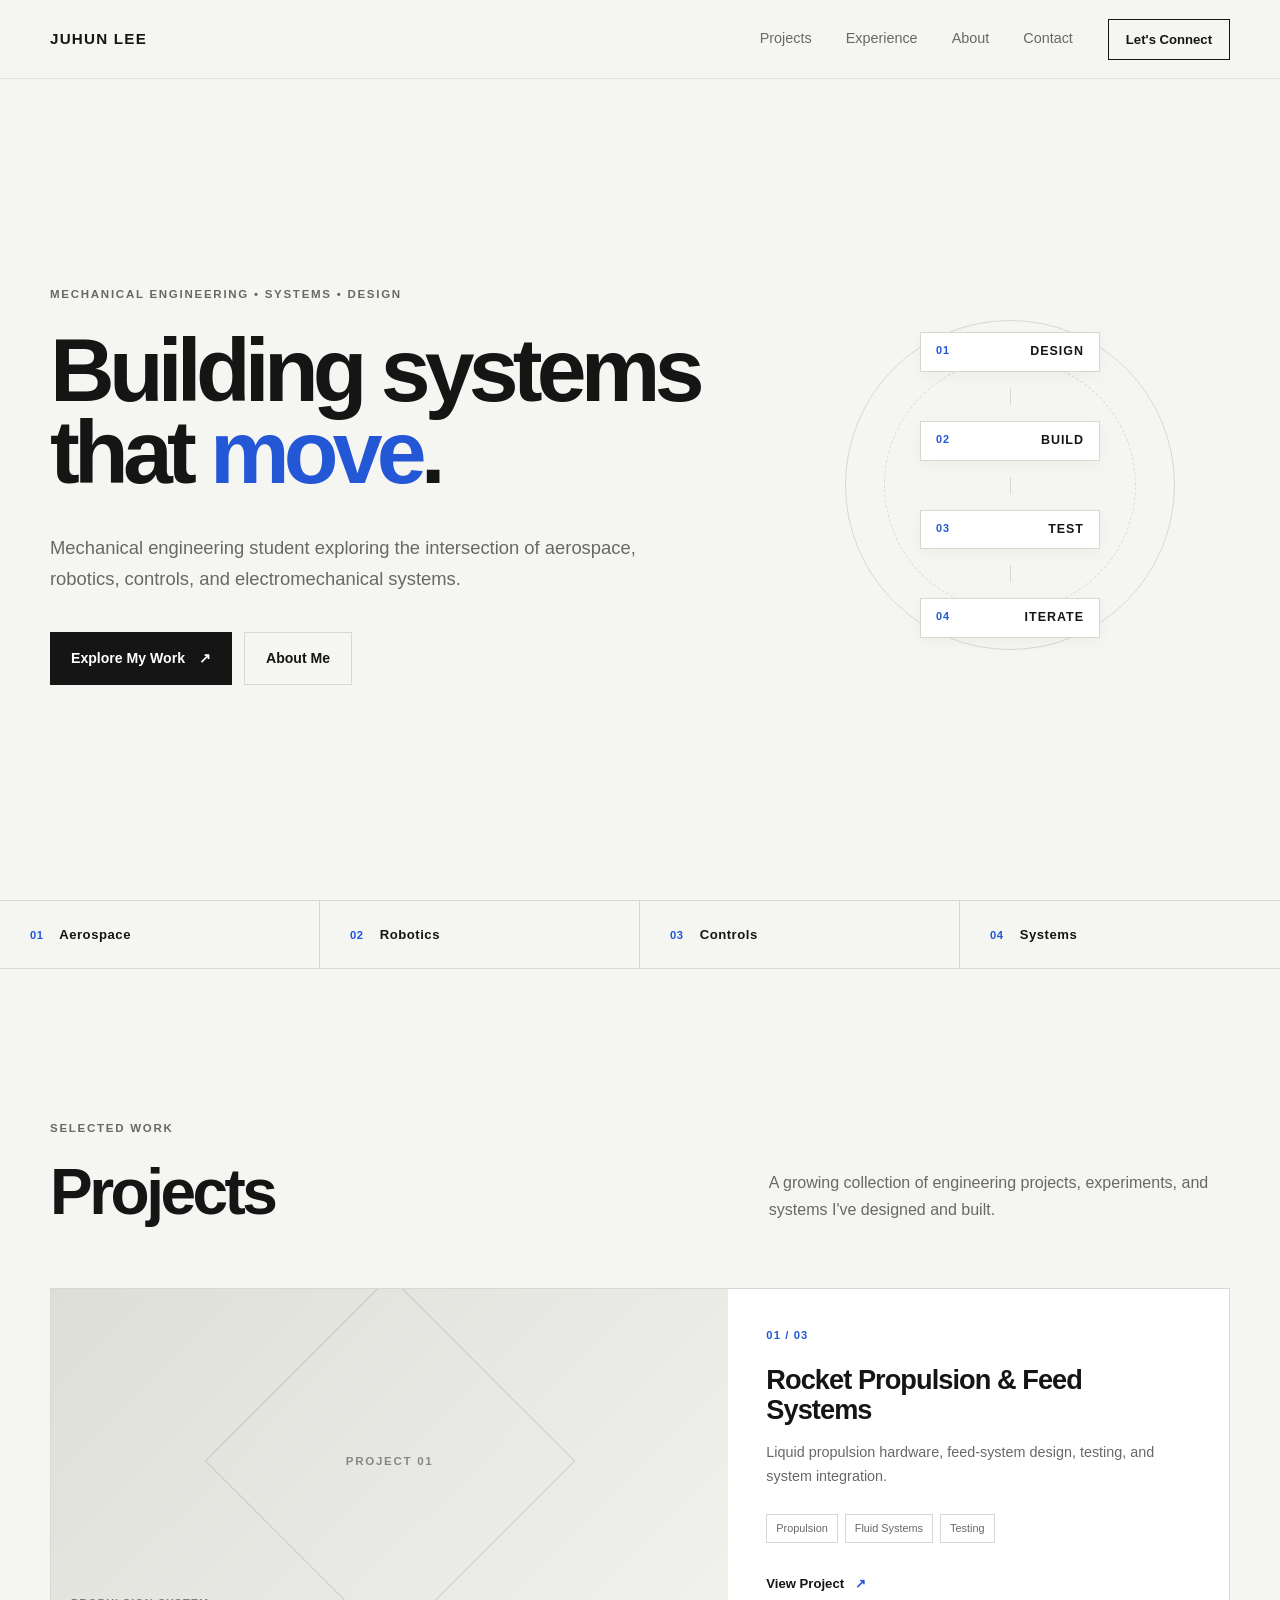
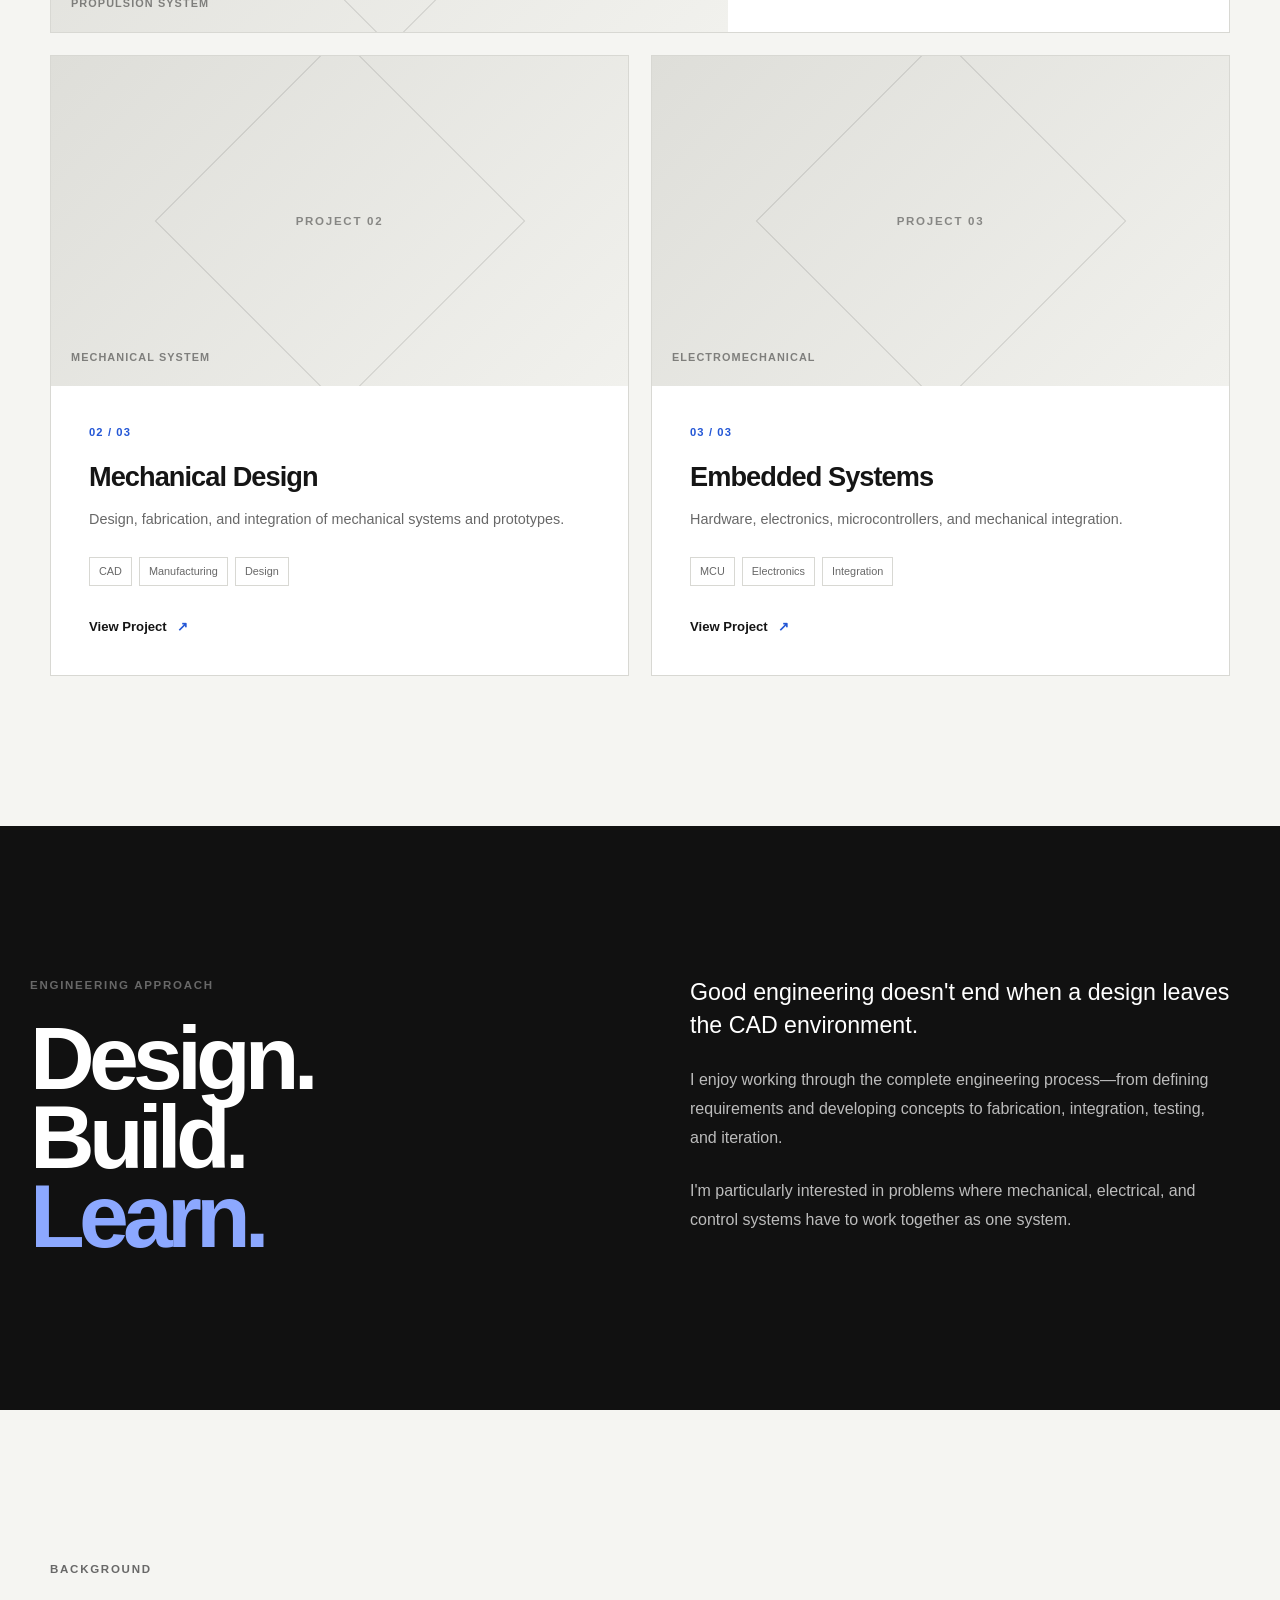
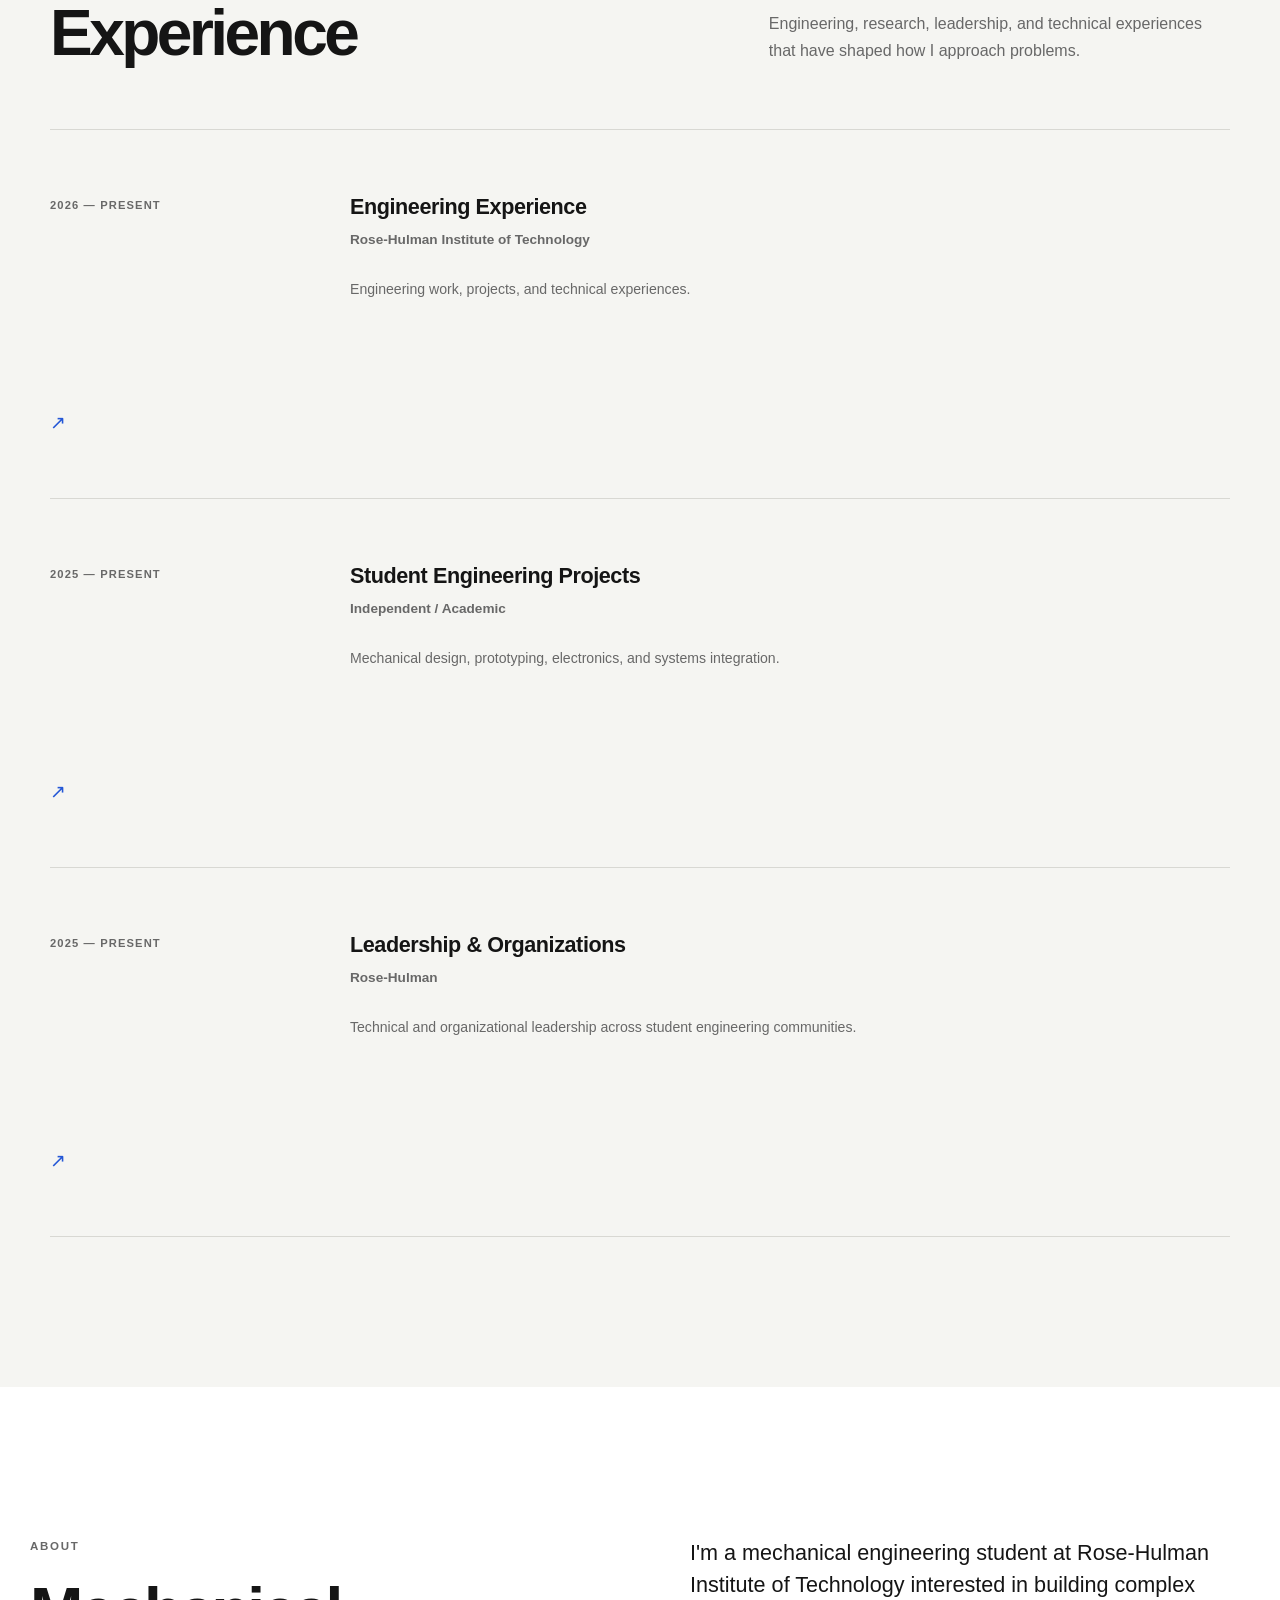
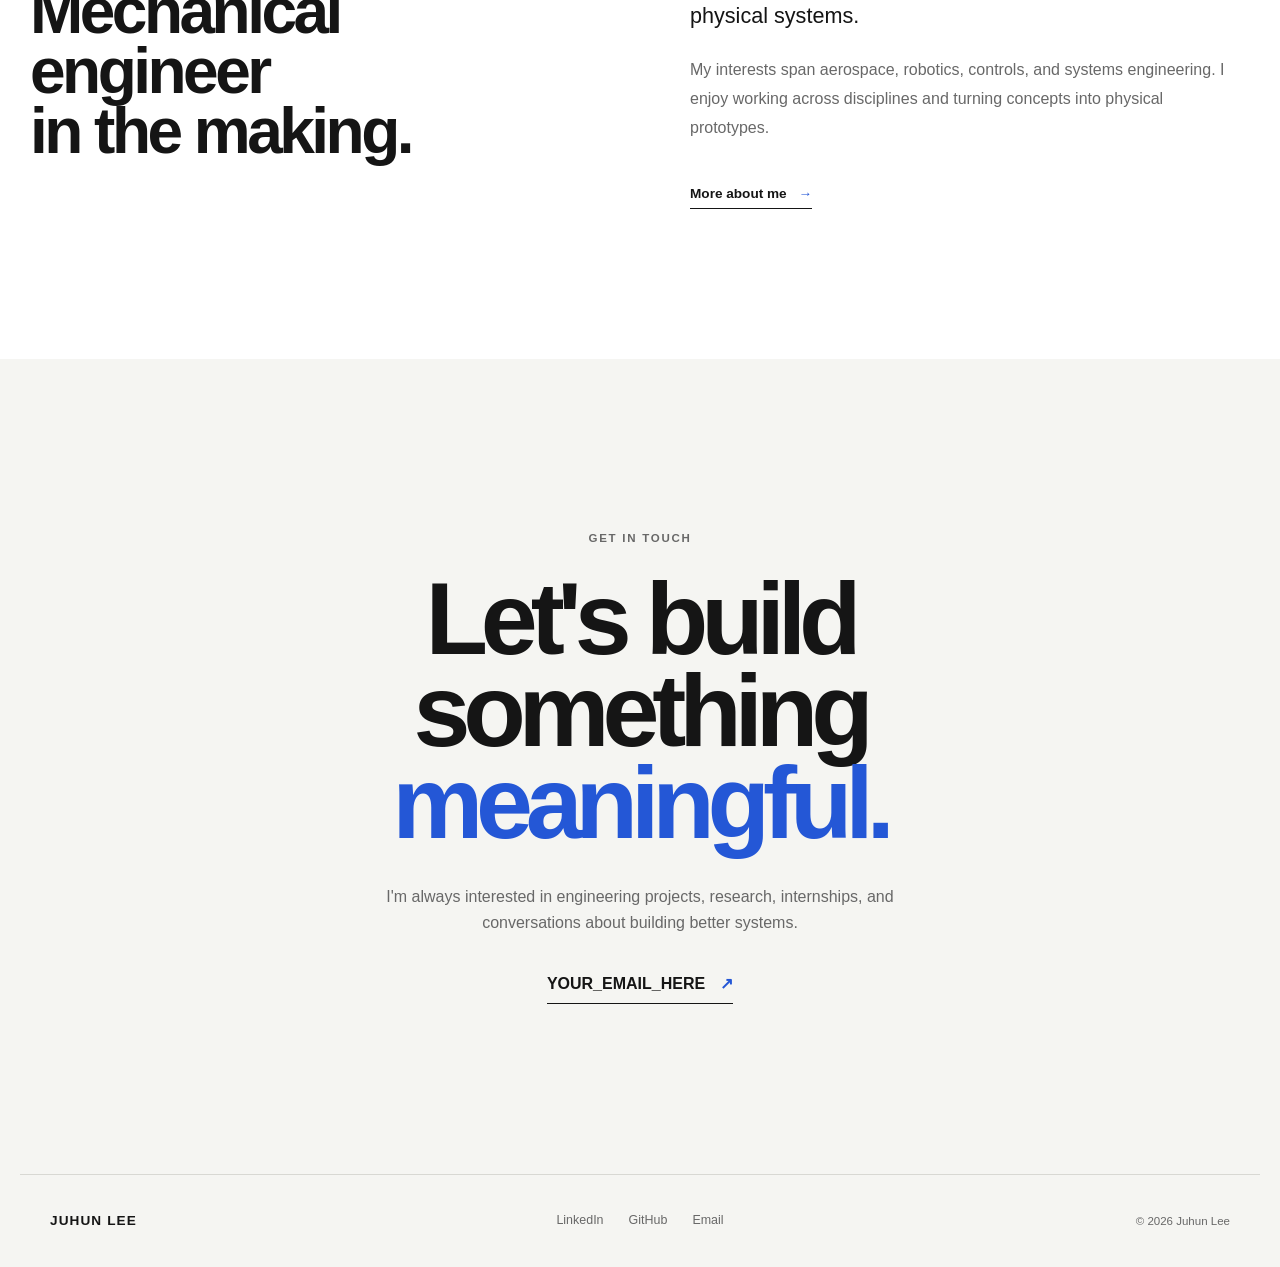
==== commit 78fdbcbb: "Connect homepage navigation" ====
--- a/index.html
+++ b/index.html
@@ -27,16 +27,32 @@
                 JUHUN LEE
             </a>
 
-            <div class="nav-links">
-                <a href="pages/projects.html">Projects</a>
-                <a href="#experience">Experience</a>
-                <a href="#about">About</a>
-                <a href="#contact">Contact</a>
-            </div>
-
-            <a href="#contact" class="nav-button">
-                Let's Connect
-            </a>
+                <div class="nav-links">
+
+                    <a href="pages/projects.html">
+                        Projects
+                    </a>
+
+                    <a href="pages/experience.html">
+                        Experience
+                    </a>
+
+                    <a href="pages/about.html">
+                        About
+                    </a>
+
+                    <a href="pages/contact.html">
+                        Contact
+                    </a>
+
+                </div>
+
+                <a
+                    href="pages/contact.html"
+                    class="nav-button"
+                >
+                    Let's Connect
+                </a>
 
         </nav>
 
--- a/css/style.css
+++ b/css/style.css
@@ -1102,3 +1102,1032 @@
     }
 
 }
+
+/* =========================================
+   INNER PAGE HERO
+========================================= */
+
+.page-hero {
+    max-width: var(--max-width);
+    margin: 0 auto;
+
+    padding:
+        150px 30px
+        90px;
+
+    display: grid;
+
+    grid-template-columns:
+        minmax(0, 1fr)
+        minmax(280px, 0.65fr);
+
+    gap: 70px;
+
+    align-items: end;
+}
+
+.page-hero h1 {
+    margin: 0;
+
+    font-size: clamp(4.5rem, 9vw, 9rem);
+
+    line-height: 0.88;
+
+    letter-spacing: -0.075em;
+}
+
+.page-hero-description {
+    max-width: 450px;
+
+    margin: 0;
+
+    color: var(--muted);
+
+    line-height: 1.8;
+
+    padding-bottom: 8px;
+}
+
+
+/* =========================================
+   PROJECT LIST
+========================================= */
+
+.projects-page {
+    padding-top: 50px;
+}
+
+.project-list {
+    border-top:
+        1px solid
+        var(--border);
+}
+
+.project-list-item {
+    display: grid;
+
+    grid-template-columns:
+        280px
+        1fr
+        40px;
+
+    gap: 50px;
+
+    align-items: center;
+
+    padding:
+        40px 0;
+
+    border-bottom:
+        1px solid
+        var(--border);
+
+    transition:
+        padding-left 0.25s ease,
+        background 0.25s ease;
+}
+
+.project-list-item:hover {
+    padding-left: 12px;
+}
+
+.project-list-image {
+    height: 190px;
+
+    background:
+        linear-gradient(
+            135deg,
+            #deded9,
+            #f1f1ed
+        );
+
+    display: flex;
+
+    align-items: center;
+
+    justify-content: center;
+
+    position: relative;
+
+    overflow: hidden;
+}
+
+.project-list-image::before {
+    content: "";
+
+    position: absolute;
+
+    width: 160px;
+    height: 160px;
+
+    border:
+        1px solid
+        rgba(0, 0, 0, 0.14);
+
+    transform: rotate(45deg);
+}
+
+.project-list-image span {
+    position: relative;
+
+    font-size: 0.7rem;
+
+    font-weight: 800;
+
+    letter-spacing: 0.15em;
+
+    color:
+        rgba(0, 0, 0, 0.4);
+}
+
+.project-list-content {
+    max-width: 650px;
+}
+
+.project-list-content h2 {
+    font-size: clamp(2rem, 4vw, 3.5rem);
+
+    line-height: 1;
+
+    letter-spacing: -0.045em;
+
+    margin-bottom: 17px;
+}
+
+.project-list-content > p:not(.project-number) {
+    color: var(--muted);
+
+    max-width: 600px;
+
+    line-height: 1.7;
+}
+
+.project-list-arrow {
+    font-size: 1.4rem;
+
+    color: var(--accent);
+
+    transition:
+        transform 0.25s ease;
+}
+
+.project-list-item:hover .project-list-arrow {
+    transform:
+        translate(4px, -4px);
+}
+
+
+/* =========================================
+   INNER PAGE MOBILE
+========================================= */
+
+@media (max-width: 900px) {
+
+    .page-hero {
+        grid-template-columns: 1fr;
+
+        min-height: auto;
+
+        padding:
+            130px 30px
+            70px;
+
+        gap: 35px;
+    }
+
+    .project-list-item {
+        grid-template-columns:
+            180px
+            1fr
+            25px;
+
+        gap: 25px;
+    }
+
+}
+
+
+@media (max-width: 600px) {
+
+    .page-hero {
+        padding:
+            120px 20px
+            65px;
+    }
+
+    .page-hero h1 {
+        font-size: 5rem;
+    }
+
+    .project-list-item {
+        grid-template-columns: 1fr;
+
+        gap: 20px;
+    }
+
+    .project-list-image {
+        height: 220px;
+    }
+
+    .project-list-arrow {
+        display: none;
+    }
+
+}
+
+/* =========================================
+   PROJECT DETAIL PAGE
+========================================= */
+
+.project-detail-hero {
+    max-width: var(--max-width);
+
+    margin: auto;
+
+    padding:
+        180px 30px
+        110px;
+
+    display: grid;
+
+    grid-template-columns:
+        1fr
+        280px;
+
+    gap: 100px;
+
+    align-items: end;
+}
+
+.project-detail-hero h1 {
+    max-width: 900px;
+
+    font-size: clamp(3.8rem, 7vw, 7rem);
+
+    line-height: 0.9;
+
+    letter-spacing: -0.065em;
+}
+
+.project-detail-summary {
+    max-width: 650px;
+
+    margin-top: 35px;
+
+    color: var(--muted);
+
+    font-size: 1.1rem;
+
+    line-height: 1.7;
+}
+
+.project-meta {
+    border-top:
+        1px solid
+        var(--border);
+}
+
+.project-meta div {
+    padding:
+        15px 0;
+
+    border-bottom:
+        1px solid
+        var(--border);
+
+    font-size: 0.8rem;
+}
+
+.project-meta span {
+    display: block;
+
+    color: var(--muted);
+
+    font-size: 0.63rem;
+
+    font-weight: 700;
+
+    letter-spacing: 0.1em;
+
+    margin-bottom: 3px;
+}
+
+
+/* =========================================
+   PROJECT HERO IMAGE
+========================================= */
+
+.project-hero-image {
+    max-width: var(--max-width);
+
+    margin: auto;
+
+    padding:
+        0 30px
+        70px;
+}
+
+.project-image-placeholder {
+    height: 600px;
+
+    background:
+        linear-gradient(
+            135deg,
+            #dcdcd7,
+            #f0f0ec
+        );
+
+    display: flex;
+
+    align-items: center;
+
+    justify-content: center;
+
+    position: relative;
+
+    overflow: hidden;
+}
+
+.project-image-placeholder::before {
+    content: "";
+
+    position: absolute;
+
+    width: 500px;
+    height: 500px;
+
+    border:
+        1px solid
+        rgba(0, 0, 0, 0.12);
+
+    transform: rotate(45deg);
+}
+
+.project-image-placeholder span {
+    position: relative;
+
+    font-size: 0.75rem;
+
+    letter-spacing: 0.14em;
+
+    font-weight: 700;
+
+    color:
+        rgba(0, 0, 0, 0.4);
+}
+
+
+/* =========================================
+   PROJECT CONTENT
+========================================= */
+
+.project-detail-section {
+    max-width: var(--max-width);
+
+    margin: auto;
+
+    padding:
+        120px 30px;
+
+    display: grid;
+
+    grid-template-columns:
+        250px
+        1fr;
+
+    gap: 100px;
+
+    border-top:
+        1px solid
+        var(--border);
+}
+
+.project-detail-label {
+    color: var(--accent);
+
+    font-size: 0.7rem;
+
+    font-weight: 750;
+
+    letter-spacing: 0.1em;
+}
+
+.project-detail-body {
+    max-width: 750px;
+}
+
+.project-detail-body h2 {
+    font-size: clamp(2.4rem, 4vw, 4rem);
+
+    line-height: 0.98;
+
+    letter-spacing: -0.05em;
+
+    margin-bottom: 35px;
+}
+
+.project-detail-body p {
+    max-width: 650px;
+
+    color: var(--muted);
+
+    line-height: 1.85;
+
+    margin-bottom: 20px;
+}
+
+
+/* =========================================
+   TECHNICAL SECTION
+========================================= */
+
+.technical-section {
+    background: var(--dark);
+
+    color: white;
+
+    padding:
+        130px max(
+            30px,
+            calc((100vw - var(--max-width)) / 2)
+        );
+
+    display: grid;
+
+    grid-template-columns:
+        1fr
+        1fr;
+
+    gap: 100px;
+}
+
+.technical-section h2 {
+    max-width: 600px;
+
+    font-size: clamp(3rem, 5vw, 5rem);
+
+    line-height: 0.95;
+
+    letter-spacing: -0.055em;
+}
+
+.technical-section .eyebrow {
+    color: #aaa;
+}
+
+.technical-grid {
+    display: grid;
+
+    grid-template-columns:
+        repeat(2, 1fr);
+
+    align-content: center;
+}
+
+.technical-grid div {
+    padding:
+        25px 0;
+
+    border-bottom:
+        1px solid
+        #333;
+
+    font-size: 0.85rem;
+
+    font-weight: 650;
+}
+
+.technical-grid span {
+    color: #8ca8ff;
+
+    margin-right: 15px;
+
+    font-size: 0.68rem;
+}
+
+
+/* =========================================
+   PROJECT NAVIGATION
+========================================= */
+
+.project-navigation {
+    max-width: var(--max-width);
+
+    margin: auto;
+
+    padding:
+        35px 30px;
+
+    display: flex;
+
+    justify-content: space-between;
+
+    align-items: center;
+
+    border-top:
+        1px solid
+        var(--border);
+}
+
+.project-navigation a {
+    font-weight: 700;
+
+    font-size: 0.85rem;
+}
+
+.project-navigation span {
+    color: var(--muted);
+
+    font-size: 0.7rem;
+
+    letter-spacing: 0.1em;
+}
+
+
+/* =========================================
+   PROJECT PAGE MOBILE
+========================================= */
+
+@media (max-width: 900px) {
+
+    .project-detail-hero {
+        grid-template-columns: 1fr;
+
+        gap: 50px;
+    }
+
+    .project-detail-section {
+        grid-template-columns: 1fr;
+
+        gap: 30px;
+    }
+
+    .technical-section {
+        grid-template-columns: 1fr;
+
+        gap: 60px;
+    }
+
+}
+
+
+@media (max-width: 600px) {
+
+    .project-detail-hero {
+        padding:
+            130px 20px
+            80px;
+    }
+
+    .project-detail-hero h1 {
+        font-size: 3.8rem;
+    }
+
+    .project-hero-image {
+        padding:
+            0 20px
+            50px;
+    }
+
+    .project-image-placeholder {
+        height: 350px;
+    }
+
+    .project-detail-section {
+        padding:
+            80px 20px;
+    }
+
+    .technical-section {
+        padding:
+            90px 20px;
+    }
+
+    .technical-grid {
+        grid-template-columns: 1fr;
+    }
+
+    .project-navigation {
+        padding:
+            30px 20px;
+    }
+
+}
+
+/* =========================================
+   EXPERIENCE PAGE
+========================================= */
+
+.experience-page {
+    max-width: var(--max-width);
+
+    margin: auto;
+
+    padding:
+        20px 30px
+        120px;
+}
+
+.experience-list {
+    border-top:
+        1px solid
+        var(--border);
+}
+
+.experience-item {
+    display: grid;
+
+    grid-template-columns:
+        220px
+        1fr;
+
+    gap: 80px;
+
+    padding:
+        60px 0;
+
+    border-bottom:
+        1px solid
+        var(--border);
+}
+
+.experience-date {
+    color: var(--muted);
+
+    font-size: 0.7rem;
+
+    font-weight: 700;
+
+    letter-spacing: 0.1em;
+
+    padding-top: 7px;
+}
+
+.experience-main {
+    max-width: 750px;
+}
+
+.experience-type {
+    color: var(--accent);
+
+    font-size: 0.68rem;
+
+    font-weight: 750;
+
+    letter-spacing: 0.12em;
+
+    margin-bottom: 15px;
+}
+
+.experience-main h2 {
+    font-size: clamp(2.3rem, 4vw, 4rem);
+
+    line-height: 0.98;
+
+    letter-spacing: -0.05em;
+
+    margin-bottom: 25px;
+}
+
+.experience-main > p:not(.experience-type) {
+    max-width: 620px;
+
+    color: var(--muted);
+
+    line-height: 1.8;
+
+    margin-bottom: 25px;
+}
+
+
+/* =========================================
+   DARK CTA
+========================================= */
+
+.dark-cta {
+    background: var(--dark);
+
+    color: white;
+
+    padding:
+        130px max(
+            30px,
+            calc((100vw - var(--max-width)) / 2)
+        );
+}
+
+.dark-cta .eyebrow {
+    color: #aaa;
+}
+
+.dark-cta h2 {
+    max-width: 700px;
+
+    margin:
+        20px 0 40px;
+
+    font-size: clamp(3.5rem, 6vw, 6rem);
+
+    line-height: 0.9;
+
+    letter-spacing: -0.06em;
+}
+
+.dark-cta .text-link {
+    color: white;
+
+    border-bottom:
+        1px solid
+        rgba(255, 255, 255, 0.5);
+
+    padding-bottom: 6px;
+}
+
+
+/* =========================================
+   EXPERIENCE MOBILE
+========================================= */
+
+@media (max-width: 700px) {
+
+    .experience-page {
+        padding:
+            20px 20px
+            80px;
+    }
+
+    .experience-item {
+        grid-template-columns: 1fr;
+
+        gap: 20px;
+
+        padding: 45px 0;
+    }
+
+    .dark-cta {
+        padding:
+            90px 20px;
+    }
+
+}
+
+/* =========================================
+   ABOUT PAGE
+========================================= */
+
+.about-introduction {
+    max-width: var(--max-width);
+
+    margin: auto;
+
+    padding:
+        100px 30px
+        130px;
+
+    display: grid;
+
+    grid-template-columns:
+        250px
+        1fr;
+
+    gap: 100px;
+
+    border-top:
+        1px solid
+        var(--border);
+}
+
+.about-label {
+    color: var(--accent);
+
+    font-size: 0.7rem;
+
+    font-weight: 750;
+
+    letter-spacing: 0.1em;
+}
+
+.about-body {
+    max-width: 750px;
+}
+
+.about-body h2 {
+    font-size: clamp(3rem, 5vw, 5rem);
+
+    line-height: 0.95;
+
+    letter-spacing: -0.055em;
+
+    margin-bottom: 40px;
+}
+
+.about-body p {
+    max-width: 650px;
+
+    color: var(--muted);
+
+    line-height: 1.85;
+
+    margin-bottom: 20px;
+}
+
+
+/* =========================================
+   INTERESTS
+========================================= */
+
+.about-skills {
+    background: var(--dark);
+
+    color: white;
+
+    padding:
+        130px max(
+            30px,
+            calc((100vw - var(--max-width)) / 2)
+        );
+
+    display: grid;
+
+    grid-template-columns:
+        1fr
+        1fr;
+
+    gap: 100px;
+}
+
+.about-skills .eyebrow {
+    color: #aaa;
+}
+
+.about-skills h2 {
+    font-size: clamp(3rem, 5vw, 5rem);
+
+    line-height: 0.95;
+
+    letter-spacing: -0.055em;
+}
+
+.interest-list {
+    display: grid;
+
+    grid-template-columns:
+        repeat(2, 1fr);
+}
+
+.interest-list div {
+    padding:
+        25px 0;
+
+    border-bottom:
+        1px solid
+        #333;
+
+    font-size: 0.9rem;
+
+    font-weight: 650;
+}
+
+.interest-list span {
+    color: #8ca8ff;
+
+    margin-right: 15px;
+
+    font-size: 0.68rem;
+}
+
+
+/* =========================================
+   ABOUT MOBILE
+========================================= */
+
+@media (max-width: 800px) {
+
+    .about-introduction {
+        grid-template-columns: 1fr;
+
+        gap: 30px;
+
+        padding:
+            80px 20px
+            90px;
+    }
+
+    .about-skills {
+        grid-template-columns: 1fr;
+
+        gap: 60px;
+
+        padding:
+            90px 20px;
+    }
+
+}
+
+@media (max-width: 500px) {
+
+    .interest-list {
+        grid-template-columns: 1fr;
+    }
+
+}
+
+/* =========================================
+   CONTACT PAGE
+========================================= */
+
+.contact-page {
+    max-width: var(--max-width);
+
+    margin: auto;
+
+    min-height: 85vh;
+
+    padding:
+        170px 30px
+        100px;
+}
+
+.contact-page h1 {
+    max-width: 900px;
+
+    margin:
+        25px 0 35px;
+
+    font-size: clamp(
+        5rem,
+        11vw,
+        11rem
+    );
+
+    line-height: 0.83;
+
+    letter-spacing: -0.075em;
+}
+
+.contact-description {
+    max-width: 500px;
+
+    color: var(--muted);
+
+    line-height: 1.8;
+
+    margin-bottom: 70px;
+}
+
+.contact-links {
+    max-width: 700px;
+
+    border-top:
+        1px solid
+        var(--border);
+}
+
+.contact-links a {
+    display: flex;
+
+    justify-content: space-between;
+
+    align-items: center;
+
+    padding:
+        22px 0;
+
+    border-bottom:
+        1px solid
+        var(--border);
+
+    font-size: 1rem;
+
+    font-weight: 700;
+
+    transition:
+        padding-left 0.25s ease;
+}
+
+.contact-links a:hover {
+    padding-left: 12px;
+}
+
+.contact-links span {
+    color: var(--accent);
+}
+
+
+/* =========================================
+   CONTACT MOBILE
+========================================= */
+
+@media (max-width: 600px) {
+
+    .contact-page {
+        padding:
+            130px 20px
+            80px;
+    }
+
+    .contact-page h1 {
+        font-size: 5rem;
+    }
+
+}
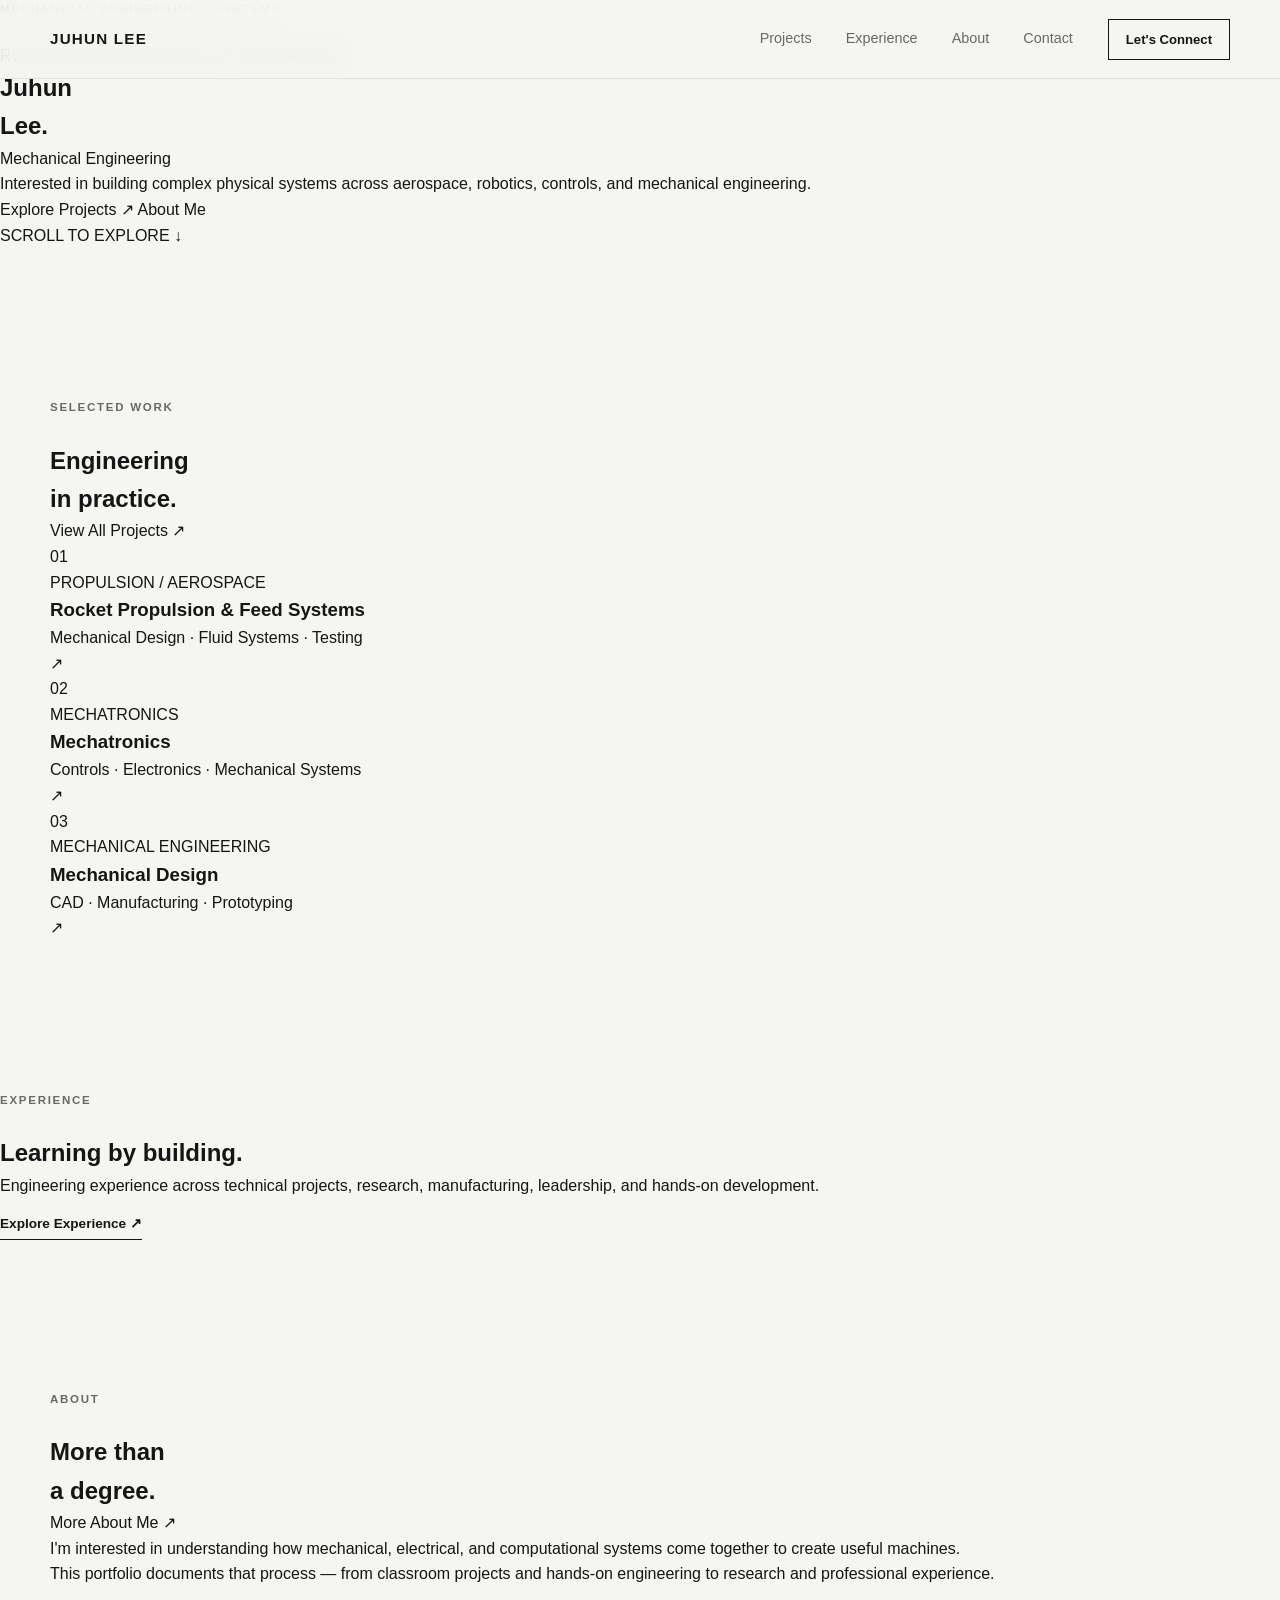
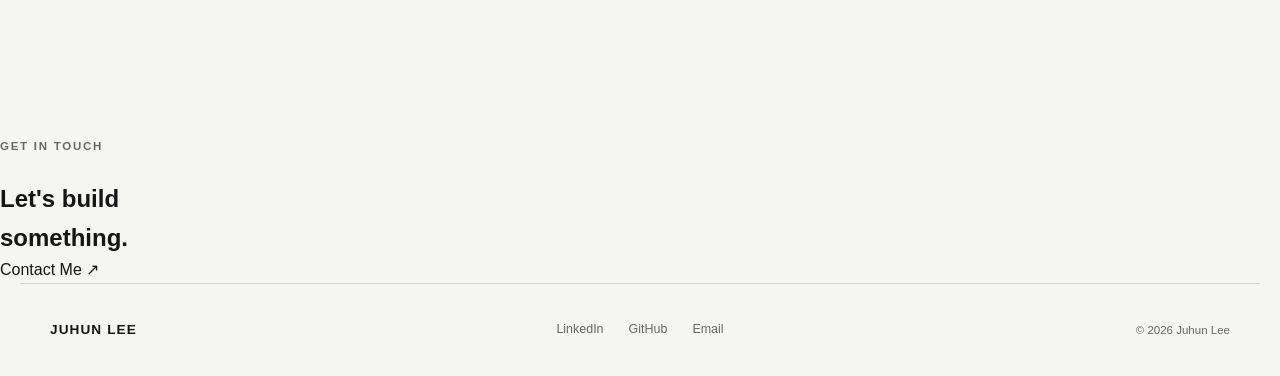
==== commit b1b2da7e: "Update index.html" ====
--- a/index.html
+++ b/index.html
@@ -2,364 +2,353 @@
 <html lang="en">
 
 <head>
+
     <meta charset="UTF-8">
-    <meta name="viewport" content="width=device-width, initial-scale=1.0">
-
-    <meta name="description"
-        content="Juhun Lee — Mechanical Engineering portfolio focused on aerospace, robotics, controls, and systems engineering.">
+
+    <meta
+        name="viewport"
+        content="width=device-width, initial-scale=1.0"
+    >
+
+    <meta
+        name="description"
+        content="Juhun Lee — Mechanical Engineering, Systems, Aerospace, and Robotics."
+    >
 
     <title>Juhun Lee | Mechanical Engineering</title>
 
     <link rel="stylesheet" href="css/style.css">
+
 </head>
 
+
 <body>
 
-    <!-- =========================
+
+    <!-- =====================================
          NAVIGATION
-    ========================== -->
+    ====================================== -->
 
     <header class="site-header">
 
         <nav class="navbar">
 
-            <a href="#home" class="logo">
+            <a href="index.html" class="logo">
                 JUHUN LEE
             </a>
 
-                <div class="nav-links">
-
-                    <a href="pages/projects.html">
-                        Projects
-                    </a>
-
-                    <a href="pages/experience.html">
-                        Experience
-                    </a>
-
-                    <a href="pages/about.html">
-                        About
-                    </a>
-
-                    <a href="pages/contact.html">
-                        Contact
-                    </a>
+
+            <div class="nav-links">
+
+                <a href="pages/projects.html">
+                    Projects
+                </a>
+
+                <a href="pages/experience.html">
+                    Experience
+                </a>
+
+                <a href="pages/about.html">
+                    About
+                </a>
+
+                <a href="pages/contact.html">
+                    Contact
+                </a>
+
+            </div>
+
+
+            <a
+                href="pages/contact.html"
+                class="nav-button"
+            >
+                Let's Connect
+            </a>
+
+        </nav>
+
+    </header>
+
+
+
+    <main>
+
+
+        <!-- =====================================
+             HERO
+        ====================================== -->
+
+        <section class="home-hero">
+
+            <div class="home-hero-top">
+
+                <p class="eyebrow">
+                    MECHANICAL ENGINEERING / SYSTEMS
+                </p>
+
+                <p class="hero-location">
+                    ROSE-HULMAN INSTITUTE OF TECHNOLOGY
+                </p>
+
+            </div>
+
+
+            <div class="home-hero-main">
+
+                <h1>
+                    Juhun<br>
+                    Lee<span>.</span>
+                </h1>
+
+
+                <div class="hero-statement">
+
+                    <p class="hero-role">
+                        Mechanical Engineering
+                    </p>
+
+                    <p>
+                        Interested in building complex
+                        physical systems across aerospace,
+                        robotics, controls, and mechanical
+                        engineering.
+                    </p>
 
                 </div>
 
-                <a
-                    href="pages/contact.html"
-                    class="nav-button"
-                >
-                    Let's Connect
-                </a>
-
-        </nav>
-
-    </header>
-
-
-    <main>
-
-        <!-- =========================
-             HERO
-        ========================== -->
-
-        <section id="home" class="hero">
-
-            <div class="hero-content">
-
-                <p class="eyebrow">
-                    MECHANICAL ENGINEERING • SYSTEMS • DESIGN
-                </p>
-
-                <h1>
-                    Building systems<br>
-                    that <span>move</span>.
-                </h1>
-
-                <p class="hero-description">
-                    Mechanical engineering student exploring the intersection
-                    of aerospace, robotics, controls, and electromechanical systems.
-                </p>
-
-                <div class="hero-buttons">
-
-                    <a href="#projects" class="button button-primary">
-                        Explore My Work
-                        <span>↗</span>
-                    </a>
-
-                    <a href="#about" class="button button-secondary">
-                        About Me
-                    </a>
+            </div>
+
+
+            <div class="hero-actions">
+
+                <a
+                    href="pages/projects.html"
+                    class="primary-link"
+                >
+                    Explore Projects
+                    <span>↗</span>
+                </a>
+
+                <a
+                    href="pages/about.html"
+                    class="secondary-link"
+                >
+                    About Me
+                </a>
+
+            </div>
+
+
+            <div class="hero-scroll">
+
+                <span>
+                    SCROLL TO EXPLORE
+                </span>
+
+                <span>
+                    ↓
+                </span>
+
+            </div>
+
+        </section>
+
+
+
+        <!-- =====================================
+             SELECTED WORK
+        ====================================== -->
+
+        <section class="home-projects section">
+
+            <div class="section-heading">
+
+                <div>
+
+                    <p class="eyebrow">
+                        SELECTED WORK
+                    </p>
+
+                    <h2>
+                        Engineering<br>
+                        in practice.
+                    </h2>
 
                 </div>
 
-            </div>
-
-
-            <div class="hero-visual">
-
-                <div class="system-diagram">
-
-                    <div class="diagram-node node-1">
-                        <span>01</span>
-                        DESIGN
-                    </div>
-
-                    <div class="diagram-line line-1"></div>
-
-                    <div class="diagram-node node-2">
-                        <span>02</span>
-                        BUILD
-                    </div>
-
-                    <div class="diagram-line line-2"></div>
-
-                    <div class="diagram-node node-3">
-                        <span>03</span>
-                        TEST
-                    </div>
-
-                    <div class="diagram-line line-3"></div>
-
-                    <div class="diagram-node node-4">
-                        <span>04</span>
-                        ITERATE
-                    </div>
-
-                </div>
-
-            </div>
-
-        </section>
-
-
-        <!-- =========================
-             SPECIALTIES
-        ========================== -->
-
-        <section class="specialties">
-
-            <div class="specialty">
-                <span>01</span>
-                Aerospace
-            </div>
-
-            <div class="specialty">
-                <span>02</span>
-                Robotics
-            </div>
-
-            <div class="specialty">
-                <span>03</span>
-                Controls
-            </div>
-
-            <div class="specialty">
-                <span>04</span>
-                Systems
-            </div>
-
-        </section>
-
-
-        <!-- =========================
-             PROJECTS
-        ========================== -->
-
-        <section id="projects" class="section">
-
-            <div class="section-header">
-
-                <div>
-                    <p class="eyebrow">SELECTED WORK</p>
-
-                    <h2>
-                        Projects
-                    </h2>
-                </div>
-
-                <p class="section-intro">
-                    A growing collection of engineering projects,
-                    experiments, and systems I've designed and built.
-                </p>
-
-            </div>
-
-
-            <div class="project-grid">
-
-                <!-- Project 01 -->
-
-                <article class="project-card project-featured">
-
-                    <div class="project-image placeholder-image">
-                        <span>PROJECT 01</span>
-                        <div class="image-label">
-                            PROPULSION SYSTEM
-                        </div>
-                    </div>
-
-                    <div class="project-content">
-
-                        <div class="project-number">
-                            01 / 03
-                        </div>
+
+                <a
+                    href="pages/projects.html"
+                    class="section-link"
+                >
+                    View All Projects ↗
+                </a>
+
+            </div>
+
+
+            <div class="home-project-list">
+
+
+                <!-- PROJECT 01 -->
+
+                <a
+                    href="projects/rocketry.html"
+                    class="home-project"
+                >
+
+                    <div class="home-project-number">
+                        01
+                    </div>
+
+
+                    <div class="home-project-info">
+
+                        <p>
+                            PROPULSION / AEROSPACE
+                        </p>
 
                         <h3>
-                            Rocket Propulsion & Feed Systems
+                            Rocket Propulsion
+                            & Feed Systems
                         </h3>
 
+                        <span>
+                            Mechanical Design ·
+                            Fluid Systems · Testing
+                        </span>
+
+                    </div>
+
+
+                    <div class="home-project-arrow">
+                        ↗
+                    </div>
+
+                </a>
+
+
+
+                <!-- PROJECT 02 -->
+
+                <a
+                    href="pages/projects.html"
+                    class="home-project"
+                >
+
+                    <div class="home-project-number">
+                        02
+                    </div>
+
+
+                    <div class="home-project-info">
+
                         <p>
-                            Liquid propulsion hardware, feed-system design,
-                            testing, and system integration.
+                            MECHATRONICS
                         </p>
 
-                        <div class="tags">
-                            <span>Propulsion</span>
-                            <span>Fluid Systems</span>
-                            <span>Testing</span>
-                        </div>
-
-                        <a href="projects/rocketry.html" class="project-link">
-                            View Project <span>↗</span>
-                        </a>
-
-                    </div>
-
-                </article>
-
-
-                <!-- Project 02 -->
-
-                <article class="project-card">
-
-                    <div class="project-image placeholder-image">
-                        <span>PROJECT 02</span>
-                        <div class="image-label">
-                            MECHANICAL SYSTEM
-                        </div>
-                    </div>
-
-                    <div class="project-content">
-
-                        <div class="project-number">
-                            02 / 03
-                        </div>
+                        <h3>
+                            Mechatronics
+                        </h3>
+
+                        <span>
+                            Controls · Electronics ·
+                            Mechanical Systems
+                        </span>
+
+                    </div>
+
+
+                    <div class="home-project-arrow">
+                        ↗
+                    </div>
+
+                </a>
+
+
+
+                <!-- PROJECT 03 -->
+
+                <a
+                    href="pages/projects.html"
+                    class="home-project"
+                >
+
+                    <div class="home-project-number">
+                        03
+                    </div>
+
+
+                    <div class="home-project-info">
+
+                        <p>
+                            MECHANICAL ENGINEERING
+                        </p>
 
                         <h3>
                             Mechanical Design
                         </h3>
 
-                        <p>
-                            Design, fabrication, and integration of
-                            mechanical systems and prototypes.
-                        </p>
-
-                        <div class="tags">
-                            <span>CAD</span>
-                            <span>Manufacturing</span>
-                            <span>Design</span>
-                        </div>
-
-                        <a href="projects/rocketry.html" class="project-link">
-                            View Project <span>↗</span>
-                        </a>
-
-                    </div>
-
-                </article>
-
-
-                <!-- Project 03 -->
-
-                <article class="project-card">
-
-                    <div class="project-image placeholder-image">
-                        <span>PROJECT 03</span>
-                        <div class="image-label">
-                            ELECTROMECHANICAL
-                        </div>
-                    </div>
-
-                    <div class="project-content">
-
-                        <div class="project-number">
-                            03 / 03
-                        </div>
-
-                        <h3>
-                            Embedded Systems
-                        </h3>
-
-                        <p>
-                            Hardware, electronics, microcontrollers,
-                            and mechanical integration.
-                        </p>
-
-                        <div class="tags">
-                            <span>MCU</span>
-                            <span>Electronics</span>
-                            <span>Integration</span>
-                        </div>
-
-                        <a href="projects/rocketry.html" class="project-link">
-                            View Project <span>↗</span>
-                        </a>
-
-                    </div>
-
-                </article>
+                        <span>
+                            CAD · Manufacturing ·
+                            Prototyping
+                        </span>
+
+                    </div>
+
+
+                    <div class="home-project-arrow">
+                        ↗
+                    </div>
+
+                </a>
+
 
             </div>
 
         </section>
 
 
-        <!-- =========================
-             ENGINEERING APPROACH
-        ========================== -->
-
-        <section class="approach-section">
-
-            <div class="approach-inner">
-
-                <div class="approach-title">
+
+        <!-- =====================================
+             ENGINEERING EXPERIENCE
+        ====================================== -->
+
+        <section class="home-experience">
+
+            <div class="home-experience-inner">
+
+                <div>
 
                     <p class="eyebrow">
-                        ENGINEERING APPROACH
+                        EXPERIENCE
                     </p>
 
                     <h2>
-                        Design.<br>
-                        Build.<br>
-                        <span>Learn.</span>
+                        Learning by
+                        building.
                     </h2>
 
                 </div>
 
 
-                <div class="approach-content">
-
-                    <p class="large-text">
-                        Good engineering doesn't end when a design leaves
-                        the CAD environment.
-                    </p>
+                <div class="home-experience-content">
 
                     <p>
-                        I enjoy working through the complete engineering
-                        process—from defining requirements and developing
-                        concepts to fabrication, integration, testing, and
-                        iteration.
-                    </p>
-
-                    <p>
-                        I'm particularly interested in problems where
-                        mechanical, electrical, and control systems have
-                        to work together as one system.
-                    </p>
+                        Engineering experience across
+                        technical projects, research,
+                        manufacturing, leadership, and
+                        hands-on development.
+                    </p>
+
+
+                    <a
+                        href="pages/experience.html"
+                        class="text-link"
+                    >
+                        Explore Experience ↗
+                    </a>
 
                 </div>
 
@@ -368,133 +357,14 @@
         </section>
 
 
-        <!-- =========================
-             EXPERIENCE
-        ========================== -->
-
-        <section id="experience" class="section">
-
-            <div class="section-header">
-
-                <div>
-                    <p class="eyebrow">BACKGROUND</p>
-
-                    <h2>
-                        Experience
-                    </h2>
-                </div>
-
-                <p class="section-intro">
-                    Engineering, research, leadership, and technical
-                    experiences that have shaped how I approach problems.
-                </p>
-
-            </div>
-
-
-            <div class="experience-list">
-
-                <div class="experience-item">
-
-                    <div class="experience-date">
-                        2026 — PRESENT
-                    </div>
-
-                    <div class="experience-main">
-
-                        <h3>
-                            Engineering Experience
-                        </h3>
-
-                        <p class="experience-company">
-                            Rose-Hulman Institute of Technology
-                        </p>
-
-                        <p>
-                            Engineering work, projects, and technical
-                            experiences.
-                        </p>
-
-                    </div>
-
-                    <span class="experience-arrow">
-                        ↗
-                    </span>
-
-                </div>
-
-
-                <div class="experience-item">
-
-                    <div class="experience-date">
-                        2025 — PRESENT
-                    </div>
-
-                    <div class="experience-main">
-
-                        <h3>
-                            Student Engineering Projects
-                        </h3>
-
-                        <p class="experience-company">
-                            Independent / Academic
-                        </p>
-
-                        <p>
-                            Mechanical design, prototyping,
-                            electronics, and systems integration.
-                        </p>
-
-                    </div>
-
-                    <span class="experience-arrow">
-                        ↗
-                    </span>
-
-                </div>
-
-
-                <div class="experience-item">
-
-                    <div class="experience-date">
-                        2025 — PRESENT
-                    </div>
-
-                    <div class="experience-main">
-
-                        <h3>
-                            Leadership & Organizations
-                        </h3>
-
-                        <p class="experience-company">
-                            Rose-Hulman
-                        </p>
-
-                        <p>
-                            Technical and organizational leadership
-                            across student engineering communities.
-                        </p>
-
-                    </div>
-
-                    <span class="experience-arrow">
-                        ↗
-                    </span>
-
-                </div>
-
-            </div>
-
-        </section>
-
-
-        <!-- =========================
-             ABOUT
-        ========================== -->
-
-        <section id="about" class="about-section">
-
-            <div class="about-grid">
+
+        <!-- =====================================
+             ABOUT PREVIEW
+        ====================================== -->
+
+        <section class="home-about section">
+
+            <div class="section-heading">
 
                 <div>
 
@@ -503,77 +373,79 @@
                     </p>
 
                     <h2>
-                        Mechanical engineer<br>
-                        in the making.
+                        More than<br>
+                        a degree.
                     </h2>
 
                 </div>
 
 
-                <div class="about-text">
-
-                    <p class="large-text">
-                        I'm a mechanical engineering student at
-                        Rose-Hulman Institute of Technology interested
-                        in building complex physical systems.
-                    </p>
-
-                    <p>
-                        My interests span aerospace, robotics,
-                        controls, and systems engineering. I enjoy
-                        working across disciplines and turning
-                        concepts into physical prototypes.
-                    </p>
-
-                    <a href="#contact" class="text-link">
-                        More about me <span>→</span>
-                    </a>
-
-                </div>
+                <a
+                    href="pages/about.html"
+                    class="section-link"
+                >
+                    More About Me ↗
+                </a>
+
+            </div>
+
+
+            <div class="home-about-content">
+
+                <p>
+                    I'm interested in understanding how
+                    mechanical, electrical, and computational
+                    systems come together to create useful
+                    machines.
+                </p>
+
+
+                <p>
+                    This portfolio documents that process —
+                    from classroom projects and hands-on
+                    engineering to research and professional
+                    experience.
+                </p>
 
             </div>
 
         </section>
 
 
-        <!-- =========================
-             CONTACT
-        ========================== -->
-
-        <section id="contact" class="contact-section">
-
-            <div class="contact-content">
-
-                <p class="eyebrow">
-                    GET IN TOUCH
-                </p>
-
-                <h2>
-                    Let's build<br>
-                    something <span>meaningful.</span>
-                </h2>
-
-                <p>
-                    I'm always interested in engineering projects,
-                    research, internships, and conversations about
-                    building better systems.
-                </p>
-
-                <a href="mailto:YOUR_EMAIL_HERE" class="contact-email">
-                    YOUR_EMAIL_HERE
-                    <span>↗</span>
-                </a>
-
-            </div>
+
+        <!-- =====================================
+             CONTACT CTA
+        ====================================== -->
+
+        <section class="home-contact">
+
+            <p class="eyebrow">
+                GET IN TOUCH
+            </p>
+
+            <h2>
+                Let's build<br>
+                something.
+            </h2>
+
+
+            <a
+                href="pages/contact.html"
+                class="contact-cta-link"
+            >
+                Contact Me ↗
+            </a>
 
         </section>
 
+
     </main>
 
 
-    <!-- =========================
+
+    <!-- =====================================
          FOOTER
-    ========================== -->
+    ====================================== -->
 
     <footer class="footer">
 
@@ -581,13 +453,17 @@
             JUHUN LEE
         </div>
 
+
         <div class="footer-links">
 
-            <a href="#" target="_blank">
+            <a href="#">
                 LinkedIn
             </a>
 
-            <a href="https://github.com/leej29" target="_blank">
+            <a
+                href="https://github.com/leej29"
+                target="_blank"
+            >
                 GitHub
             </a>
 
@@ -596,6 +472,7 @@
             </a>
 
         </div>
+
 
         <div class="footer-copy">
             © 2026 Juhun Lee
@@ -604,6 +481,7 @@
     </footer>
 
 
+
     <script src="js/script.js"></script>
 
 </body>
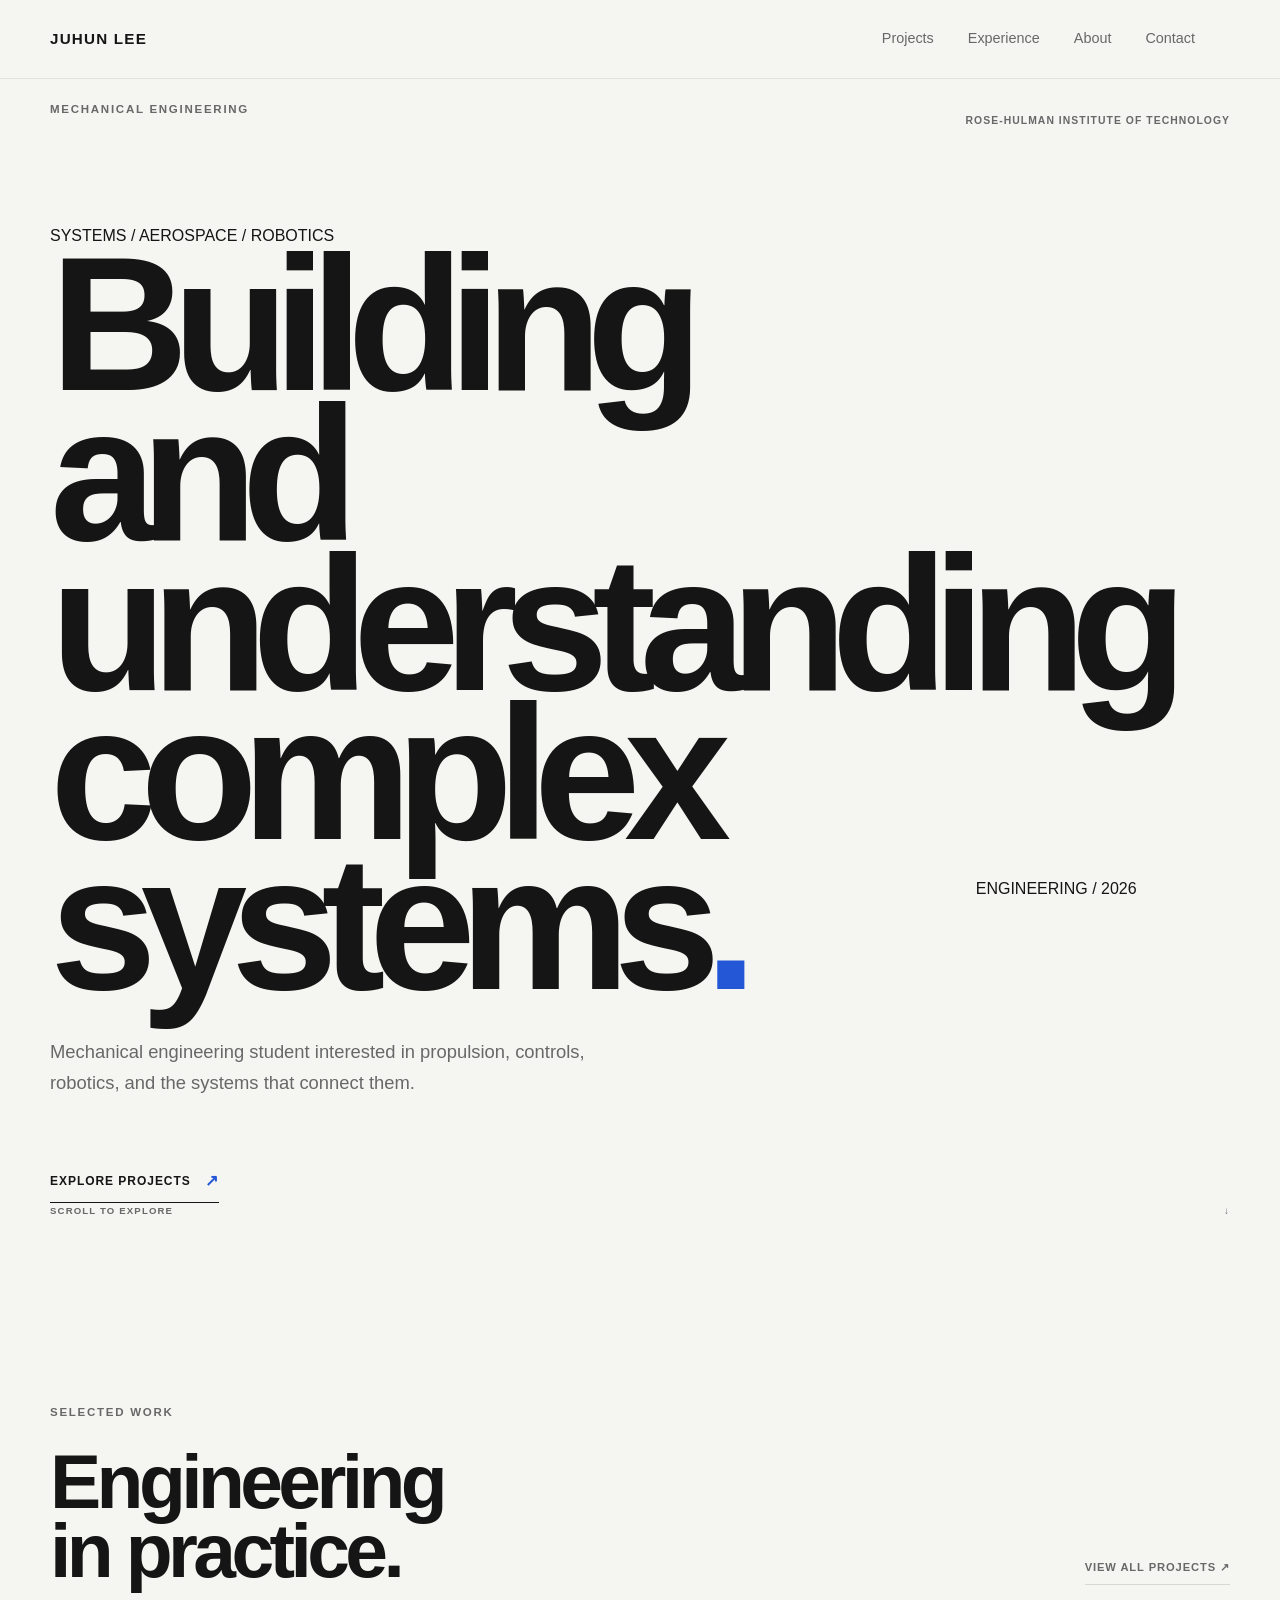
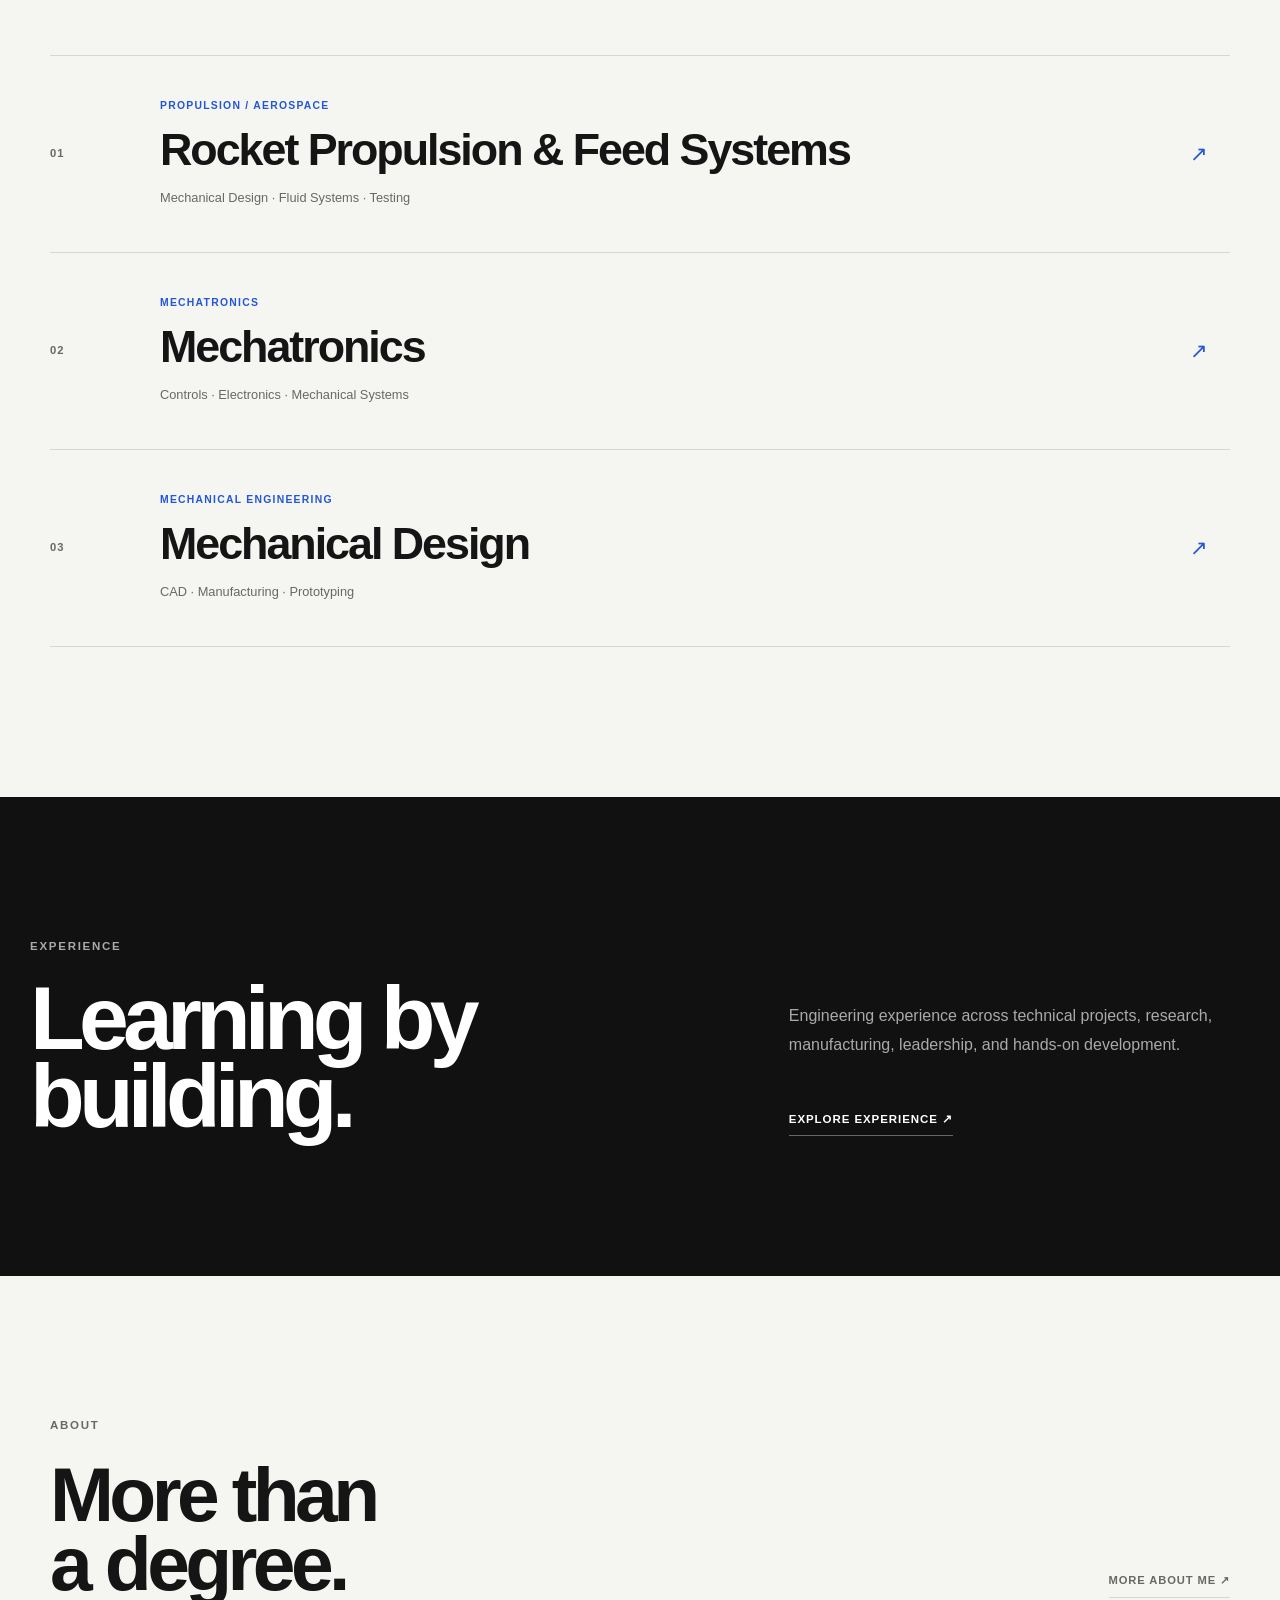
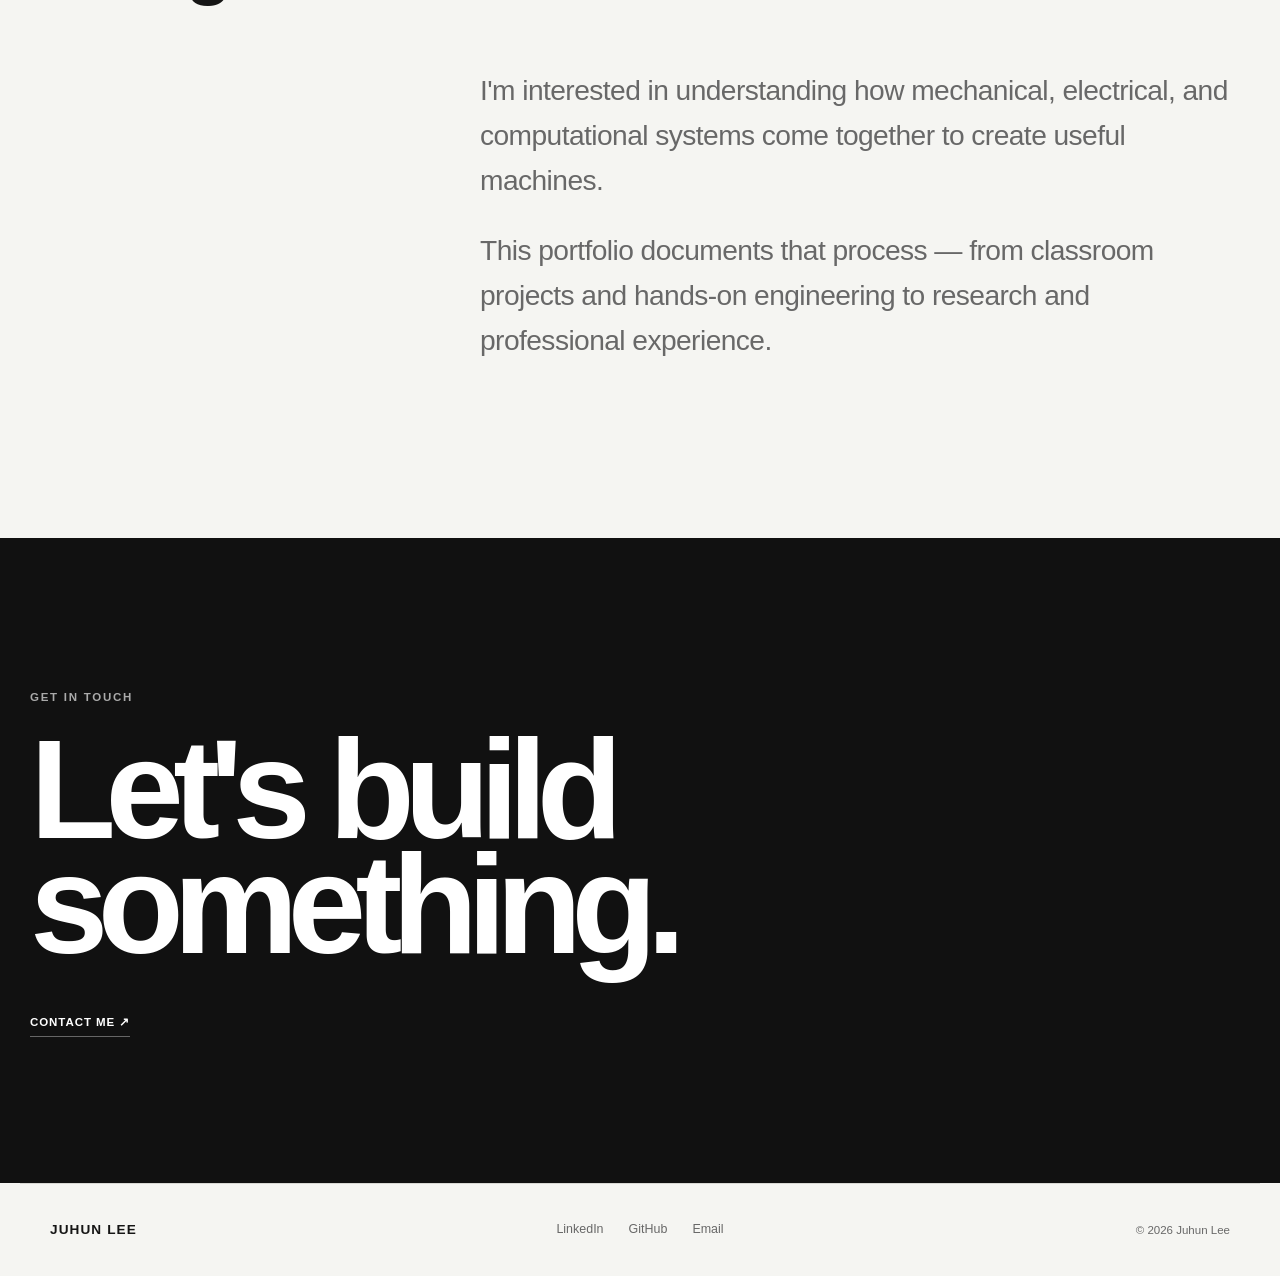
==== commit 283eaff7: "Update index.html" ====
--- a/index.html
+++ b/index.html
@@ -58,14 +58,6 @@
 
             </div>
 
-
-            <a
-                href="pages/contact.html"
-                class="nav-button"
-            >
-                Let's Connect
-            </a>
-
         </nav>
 
     </header>
@@ -81,79 +73,95 @@
 
         <section class="home-hero">
 
-            <div class="home-hero-top">
-
-                <p class="eyebrow">
-                    MECHANICAL ENGINEERING / SYSTEMS
-                </p>
-
-                <p class="hero-location">
-                    ROSE-HULMAN INSTITUTE OF TECHNOLOGY
-                </p>
-
-            </div>
-
-
-            <div class="home-hero-main">
-
-                <h1>
-                    Juhun<br>
-                    Lee<span>.</span>
-                </h1>
-
-
-                <div class="hero-statement">
-
-                    <p class="hero-role">
-                        Mechanical Engineering
-                    </p>
-
-                    <p>
-                        Interested in building complex
-                        physical systems across aerospace,
-                        robotics, controls, and mechanical
-                        engineering.
-                    </p>
-
-                </div>
-
-            </div>
-
-
-            <div class="hero-actions">
-
-                <a
-                    href="pages/projects.html"
-                    class="primary-link"
-                >
-                    Explore Projects
-                    <span>↗</span>
-                </a>
-
-                <a
-                    href="pages/about.html"
-                    class="secondary-link"
-                >
-                    About Me
-                </a>
-
-            </div>
-
-
-            <div class="hero-scroll">
-
-                <span>
-                    SCROLL TO EXPLORE
-                </span>
-
-                <span>
-                    ↓
-                </span>
-
-            </div>
-
-        </section>
-
+    <div class="home-hero-top">
+
+        <p class="eyebrow">
+            MECHANICAL ENGINEERING
+        </p>
+
+        <p class="hero-location">
+            ROSE-HULMAN INSTITUTE OF TECHNOLOGY
+        </p>
+
+    </div>
+
+
+    <div class="home-hero-main">
+
+        <div class="hero-copy">
+
+            <p class="hero-category">
+                SYSTEMS / AEROSPACE / ROBOTICS
+            </p>
+
+            <h1>
+                Building and<br>
+                understanding<br>
+                complex systems<span>.</span>
+            </h1>
+
+            <p class="hero-description">
+                Mechanical engineering student interested
+                in propulsion, controls, robotics, and the
+                systems that connect them.
+            </p>
+
+        </div>
+
+
+        <div class="hero-visual">
+
+            <div class="hero-visual-grid">
+
+                <span></span>
+                <span></span>
+                <span></span>
+
+                <span></span>
+                <span></span>
+                <span></span>
+
+                <span></span>
+                <span></span>
+                <span></span>
+
+            </div>
+
+            <div class="hero-visual-label">
+                ENGINEERING / 2026
+            </div>
+
+        </div>
+
+    </div>
+
+
+    <div class="hero-actions">
+
+        <a
+            href="pages/projects.html"
+            class="primary-link"
+        >
+            Explore Projects
+            <span>↗</span>
+        </a>
+
+    </div>
+
+
+    <div class="hero-scroll">
+
+        <span>
+            SCROLL TO EXPLORE
+        </span>
+
+        <span>
+            ↓
+        </span>
+
+    </div>
+
+</section>
 
 
         <!-- =====================================
--- a/css/style.css
+++ b/css/style.css
@@ -2131,3 +2131,602 @@
     }
 
 }
+
+/* =========================================
+   HOME — HERO
+========================================= */
+
+.home-hero {
+    max-width: var(--max-width);
+
+    min-height: calc(100vh - 80px);
+
+    margin: auto;
+
+    padding:
+        100px 30px
+        55px;
+
+    display: flex;
+
+    flex-direction: column;
+
+    justify-content: space-between;
+}
+
+.home-hero-top {
+    display: flex;
+
+    justify-content: space-between;
+
+    align-items: center;
+}
+
+.hero-location {
+    color: var(--muted);
+
+    font-size: 0.65rem;
+
+    font-weight: 700;
+
+    letter-spacing: 0.1em;
+}
+
+.home-hero-main {
+    display: grid;
+
+    grid-template-columns:
+        minmax(0, 1fr)
+        minmax(260px, 0.45fr);
+
+    gap: 60px;
+
+    align-items: end;
+
+    margin:
+        80px 0
+        70px;
+}
+
+.home-hero-main h1 {
+    margin: 0;
+
+    font-size:
+        clamp(
+            6rem,
+            15vw,
+            14rem
+        );
+
+    line-height: 0.78;
+
+    letter-spacing: -0.085em;
+}
+
+.home-hero-main h1 span {
+    color: var(--accent);
+}
+
+.hero-statement {
+    max-width: 400px;
+
+    padding-bottom: 8px;
+}
+
+.hero-role {
+    color: var(--text);
+
+    font-size: 0.72rem;
+
+    font-weight: 750;
+
+    letter-spacing: 0.08em;
+
+    text-transform: uppercase;
+
+    margin-bottom: 18px;
+}
+
+.hero-statement > p:not(.hero-role) {
+    color: var(--muted);
+
+    line-height: 1.8;
+}
+
+.hero-actions {
+    display: flex;
+
+    gap: 30px;
+
+    align-items: center;
+}
+
+.primary-link,
+.secondary-link {
+    font-size: 0.75rem;
+
+    font-weight: 750;
+
+    letter-spacing: 0.08em;
+
+    text-transform: uppercase;
+}
+
+.primary-link {
+    display: inline-flex;
+
+    gap: 14px;
+
+    align-items: center;
+
+    color: var(--text);
+
+    border-bottom:
+        1px solid
+        var(--text);
+
+    padding-bottom: 8px;
+}
+
+.primary-link span {
+    color: var(--accent);
+
+    font-size: 1rem;
+}
+
+.secondary-link {
+    color: var(--muted);
+}
+
+.hero-scroll {
+    display: flex;
+
+    justify-content: space-between;
+
+    color: var(--muted);
+
+    font-size: 0.6rem;
+
+    font-weight: 700;
+
+    letter-spacing: 0.12em;
+}
+
+
+
+/* =========================================
+   HOME — SELECTED PROJECTS
+========================================= */
+
+.home-projects {
+    padding-top: 130px;
+
+    padding-bottom: 150px;
+}
+
+.section-heading {
+    display: flex;
+
+    justify-content: space-between;
+
+    align-items: end;
+
+    gap: 40px;
+
+    margin-bottom: 70px;
+}
+
+.section-heading h2 {
+    margin-top: 20px;
+
+    font-size:
+        clamp(
+            3.5rem,
+            6vw,
+            6rem
+        );
+
+    line-height: 0.9;
+
+    letter-spacing: -0.06em;
+}
+
+.section-link {
+    flex-shrink: 0;
+
+    color: var(--muted);
+
+    font-size: 0.7rem;
+
+    font-weight: 750;
+
+    letter-spacing: 0.08em;
+
+    text-transform: uppercase;
+
+    padding-bottom: 7px;
+
+    border-bottom:
+        1px solid
+        var(--border);
+}
+
+.home-project-list {
+    border-top:
+        1px solid
+        var(--border);
+}
+
+.home-project {
+    display: grid;
+
+    grid-template-columns:
+        80px
+        1fr
+        40px;
+
+    gap: 30px;
+
+    align-items: center;
+
+    padding:
+        42px 0;
+
+    border-bottom:
+        1px solid
+        var(--border);
+
+    transition:
+        padding-left 0.25s ease;
+}
+
+.home-project:hover {
+    padding-left: 12px;
+}
+
+.home-project-number {
+    color: var(--muted);
+
+    font-size: 0.7rem;
+
+    font-weight: 700;
+
+    letter-spacing: 0.1em;
+}
+
+.home-project-info p {
+    color: var(--accent);
+
+    font-size: 0.65rem;
+
+    font-weight: 750;
+
+    letter-spacing: 0.12em;
+
+    margin-bottom: 12px;
+}
+
+.home-project-info h3 {
+    font-size:
+        clamp(
+            2rem,
+            3.5vw,
+            3.4rem
+        );
+
+    line-height: 1;
+
+    letter-spacing: -0.045em;
+
+    margin-bottom: 13px;
+}
+
+.home-project-info span {
+    color: var(--muted);
+
+    font-size: 0.8rem;
+}
+
+.home-project-arrow {
+    color: var(--accent);
+
+    font-size: 1.3rem;
+
+    transition:
+        transform 0.25s ease;
+}
+
+.home-project:hover .home-project-arrow {
+    transform:
+        translate(4px, -4px);
+}
+
+
+
+/* =========================================
+   HOME — EXPERIENCE
+========================================= */
+
+.home-experience {
+    background: var(--dark);
+
+    color: white;
+
+    padding:
+        140px 30px;
+}
+
+.home-experience-inner {
+    max-width: var(--max-width);
+
+    margin: auto;
+
+    display: grid;
+
+    grid-template-columns:
+        1fr
+        0.7fr;
+
+    gap: 100px;
+}
+
+.home-experience .eyebrow {
+    color: #aaa;
+}
+
+.home-experience h2 {
+    margin-top: 20px;
+
+    max-width: 650px;
+
+    font-size:
+        clamp(
+            4rem,
+            7vw,
+            7rem
+        );
+
+    line-height: 0.87;
+
+    letter-spacing: -0.065em;
+}
+
+.home-experience-content {
+    max-width: 450px;
+
+    align-self: end;
+}
+
+.home-experience-content > p {
+    color: #aaa;
+
+    line-height: 1.8;
+
+    margin-bottom: 35px;
+}
+
+.home-experience-content .text-link {
+    color: white;
+
+    border-bottom:
+        1px solid
+        #666;
+
+    padding-bottom: 7px;
+
+    font-size: 0.72rem;
+
+    font-weight: 750;
+
+    letter-spacing: 0.08em;
+
+    text-transform: uppercase;
+}
+
+
+
+/* =========================================
+   HOME — ABOUT
+========================================= */
+
+.home-about {
+    padding-top: 140px;
+
+    padding-bottom: 150px;
+}
+
+.home-about-content {
+    max-width: 750px;
+
+    margin-left: auto;
+
+    margin-top: 30px;
+}
+
+.home-about-content p {
+    color: var(--muted);
+
+    font-size:
+        clamp(
+            1.3rem,
+            2.2vw,
+            2rem
+        );
+
+    line-height: 1.6;
+
+    margin-bottom: 25px;
+
+    letter-spacing: -0.02em;
+}
+
+
+
+/* =========================================
+   HOME — CONTACT
+========================================= */
+
+.home-contact {
+    background: var(--dark);
+
+    color: white;
+
+    padding:
+        150px 30px;
+}
+
+.home-contact .eyebrow {
+    color: #aaa;
+}
+
+.home-contact h2 {
+    margin:
+        25px 0
+        45px;
+
+    font-size:
+        clamp(
+            5rem,
+            11vw,
+            11rem
+        );
+
+    line-height: 0.82;
+
+    letter-spacing: -0.075em;
+}
+
+.contact-cta-link {
+    color: white;
+
+    border-bottom:
+        1px solid
+        #666;
+
+    padding-bottom: 8px;
+
+    font-size: 0.72rem;
+
+    font-weight: 750;
+
+    letter-spacing: 0.08em;
+
+    text-transform: uppercase;
+}
+
+
+
+/* =========================================
+   HOME — MOBILE
+========================================= */
+
+@media (max-width: 800px) {
+
+    .home-hero {
+        min-height: auto;
+
+        padding:
+            100px 30px
+            50px;
+    }
+
+    .home-hero-top {
+        align-items: flex-start;
+
+        flex-direction: column;
+
+        gap: 12px;
+    }
+
+    .home-hero-main {
+        grid-template-columns: 1fr;
+
+        gap: 50px;
+
+        margin:
+            100px 0
+            70px;
+    }
+
+    .home-hero-main h1 {
+        font-size:
+            clamp(
+                5.5rem,
+                20vw,
+                9rem
+            );
+    }
+
+    .hero-statement {
+        max-width: 500px;
+    }
+
+    .section-heading {
+        align-items: flex-start;
+
+        flex-direction: column;
+    }
+
+    .home-project {
+        grid-template-columns:
+            45px
+            1fr
+            25px;
+
+        gap: 15px;
+    }
+
+    .home-project-info h3 {
+        font-size: 2rem;
+    }
+
+    .home-experience-inner {
+        grid-template-columns: 1fr;
+
+        gap: 70px;
+    }
+
+    .home-about-content {
+        margin-left: 0;
+
+        margin-top: 10px;
+    }
+
+}
+
+
+@media (max-width: 500px) {
+
+    .home-hero {
+        padding:
+            90px 20px
+            45px;
+    }
+
+    .home-projects {
+        padding-top: 100px;
+
+        padding-bottom: 100px;
+    }
+
+    .home-experience {
+        padding:
+            100px 20px;
+    }
+
+    .home-about {
+        padding:
+            100px 20px;
+        padding-bottom: 110px;
+    }
+
+    .home-contact {
+        padding:
+            110px 20px;
+    }
+
+    .home-contact h2 {
+        font-size: 5rem;
+    }
+
+}
